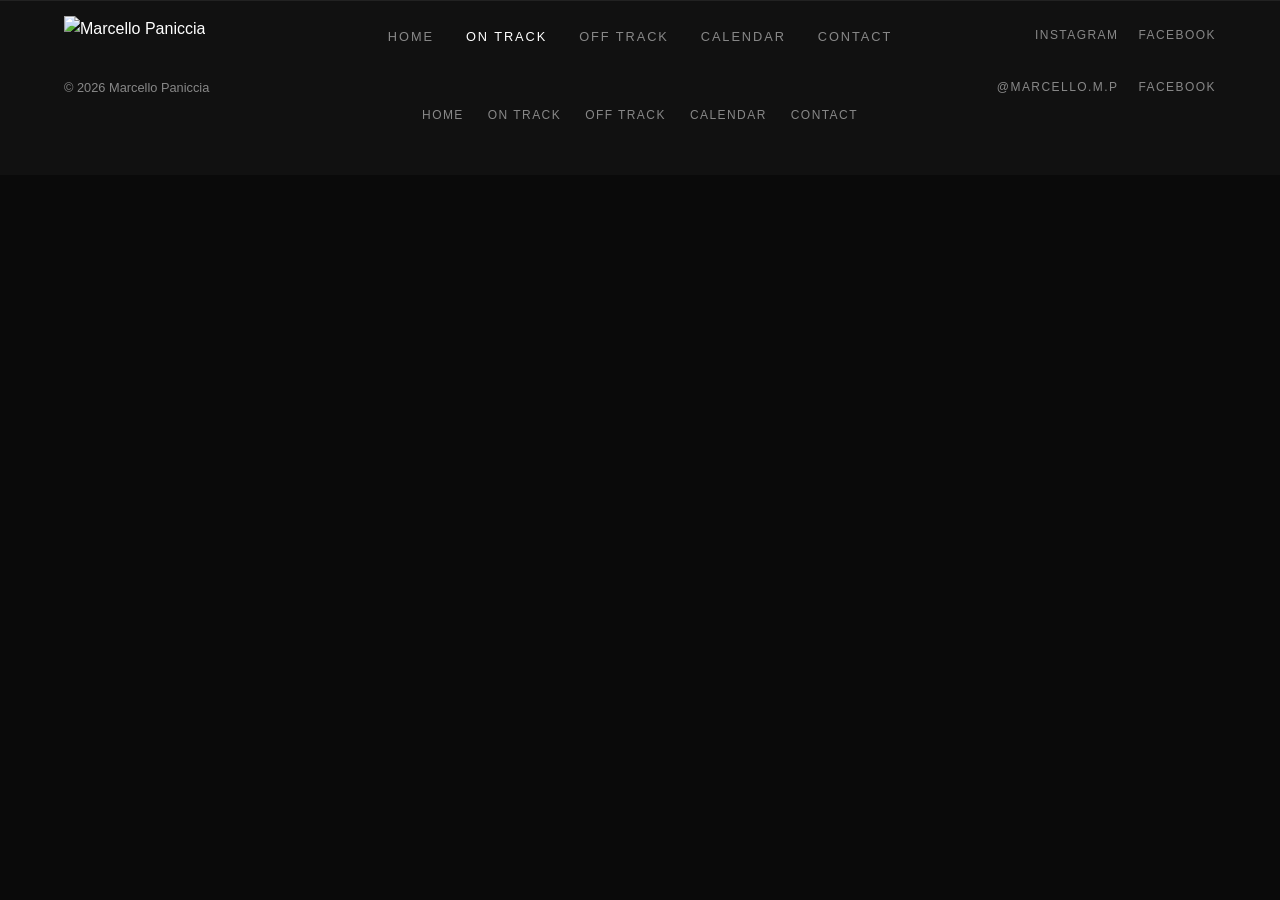
==== on-track.html @ 5b3cf6a2 "fix: on-track footer — match index.html structure (footer__center, footer__copy)" ====
<!DOCTYPE html>
<html lang="en">
<head>
  <meta charset="UTF-8" />
  <meta name="viewport" content="width=device-width, initial-scale=1.0" />
  <title>On Track — Marcello Paniccia</title>

  <link rel="stylesheet" href="css/global.css" />
  <link rel="stylesheet" href="css/on-track.css" />
</head>
<body>

  <!-- NAV -->
  <nav class="nav">
    <a class="nav__logo" href="index.html">
      <img src="optimized marcello photos/signature/white march sig.png" alt="Marcello Paniccia" />
    </a>
    <ul class="nav__links">
      <li><a href="index.html">Home</a></li>
      <li><a href="on-track.html" class="active" aria-current="page">On Track</a></li>
      <li><a href="off-track.html">Off Track</a></li>
      <li><a href="calendar.html">Calendar</a></li>
      <li><a href="contact.html">Contact</a></li>
    </ul>
    <div class="nav__social">
      <a href="https://instagram.com/marcello.m.p" target="_blank" rel="noopener noreferrer">Instagram</a>
      <a href="https://facebook.com/marcello.paniccia.2025" target="_blank" rel="noopener noreferrer">Facebook</a>
    </div>
  </nav>

  <main>
    <!-- sections added per task below -->
  </main>

  <!-- FOOTER -->
  <footer class="footer">
    <div class="container footer__inner">
      <span class="footer__copy">© 2026 Marcello Paniccia</span>
      <div class="footer__center">
        <div class="footer__sig">
          <img src="optimized marcello photos/signature/red march sig.png" alt="" aria-hidden="true" />
        </div>
        <ul class="footer__nav">
          <li><a href="index.html">Home</a></li>
          <li><a href="on-track.html">On Track</a></li>
          <li><a href="off-track.html">Off Track</a></li>
          <li><a href="calendar.html">Calendar</a></li>
          <li><a href="contact.html">Contact</a></li>
        </ul>
      </div>
      <div class="footer__social">
        <a href="https://instagram.com/marcello.m.p" target="_blank" rel="noopener noreferrer">@marcello.m.p</a>
        <a href="https://facebook.com/marcello.paniccia.2025" target="_blank" rel="noopener noreferrer">Facebook</a>
      </div>
    </div>
  </footer>

  <!-- CDN libs — same order as index.html -->
  <script src="https://cdn.jsdelivr.net/npm/gsap@3.12.5/dist/gsap.min.js"></script>
  <script src="https://cdn.jsdelivr.net/npm/gsap@3.12.5/dist/ScrollTrigger.min.js"></script>
  <script src="https://cdn.jsdelivr.net/npm/@studio-freight/lenis@1.0.42/bundled/lenis.min.js"></script>
  <!-- Register ScrollTrigger before any page scripts (global.js does NOT call registerPlugin) -->
  <script>gsap.registerPlugin(ScrollTrigger);</script>
  <script src="js/global.js"></script>
  <script src="js/on-track.js"></script>
</body>
</html>
---- css/global.css ----
/* ============================================================
   RESET
============================================================ */
*, *::before, *::after { box-sizing: border-box; margin: 0; padding: 0; }
html { scroll-behavior: auto; } /* Lenis handles smooth scroll */
body { background: var(--color-bg); color: var(--color-text); overflow-x: hidden; font-family: var(--font-body); line-height: 1.6; }
img { display: block; max-width: 100%; }
a { color: inherit; text-decoration: none; }

/* ============================================================
   FONTS
============================================================ */
@font-face {
  font-family: 'Gambarino';
  src: url('../OTF/Gambarino-Regular.otf') format('opentype');
  font-weight: 400;
  font-style: normal;
  font-display: swap;
}
@font-face {
  font-family: 'Switzer';
  src: url('../OTF/Switzer-Regular.otf') format('opentype');
  font-weight: 400;
  font-style: normal;
  font-display: swap;
}
@font-face {
  font-family: 'Switzer';
  src: url('../OTF/Switzer-Bold.otf') format('opentype');
  font-weight: 700;
  font-style: normal;
  font-display: swap;
}
@font-face {
  font-family: 'Switzer';
  src: url('../OTF/Switzer-Black.otf') format('opentype');
  font-weight: 900;
  font-style: normal;
  font-display: swap;
}

/* ============================================================
   CUSTOM PROPERTIES
============================================================ */
:root {
  --color-red:       #C32323;
  --color-red-deep:  #9C1C1C;
  --color-green:     #1E9156;
  --color-bg:        #0a0a0a;
  --color-surface:   #111111;
  --color-border:    #222222;
  --color-text:      #ffffff;
  --color-muted:     #888888;

  --font-display: 'Gambarino', serif;
  --font-body:    'Switzer', sans-serif;

  --nav-height:      72px;
  --section-pad:     clamp(80px, 10vw, 140px);
  --container-max:   1400px;
  --container-pad:   clamp(24px, 5vw, 80px);
}

/* ============================================================
   UTILITIES
============================================================ */
.container {
  width: 100%;
  max-width: calc(var(--container-max) + (var(--container-pad) * 2));
  margin-inline: auto;
  padding-inline: var(--container-pad);
}

.overline {
  font-family: var(--font-body);
  font-size: 0.75rem;
  font-weight: 400;
  letter-spacing: 0.2em;
  text-transform: uppercase;
  color: var(--color-muted);
}

/* ============================================================
   NAVIGATION
============================================================ */
.nav {
  position: fixed;
  top: 0; left: 0; right: 0;
  z-index: 100;
  height: var(--nav-height);
  display: flex;
  align-items: center;
  padding-inline: var(--container-pad);
  transition: background 0.3s, border-color 0.3s;
  border-bottom: 1px solid transparent;
}
.nav.scrolled {
  background: rgba(10, 10, 10, 0.92);
  backdrop-filter: blur(12px);
  -webkit-backdrop-filter: blur(12px);
  border-bottom-color: var(--color-border);
}
.nav__logo img {
  height: 40px;
  width: auto;
}
.nav__links {
  display: flex;
  gap: 2rem;
  list-style: none;
  position: absolute;
  left: 50%;
  transform: translateX(-50%);
}
.nav__links a {
  font-family: var(--font-body);
  font-size: 0.8rem;
  font-weight: 400;
  letter-spacing: 0.15em;
  text-transform: uppercase;
  color: var(--color-muted);
  transition: color 0.2s;
}
.nav__links a:hover,
.nav__links a.active { color: var(--color-text); }
.nav__social {
  margin-left: auto;
  display: flex;
  gap: 1.25rem;
  align-items: center;
}
.nav__social a {
  font-family: var(--font-body);
  font-size: 0.75rem;
  letter-spacing: 0.12em;
  text-transform: uppercase;
  color: var(--color-muted);
  transition: color 0.2s;
}
.nav__social a:hover { color: var(--color-text); }

/* ============================================================
   FOOTER
============================================================ */
.footer {
  background: var(--color-surface);
  border-top: 1px solid var(--color-border);
  padding-block: 48px;
}
.footer__inner {
  display: grid;
  grid-template-columns: 1fr auto 1fr;
  align-items: center;
  gap: 2rem;
}
.footer__copy {
  font-family: var(--font-body);
  font-size: 0.8rem;
  color: var(--color-muted);
}
.footer__center {
  display: flex;
  flex-direction: column;
  align-items: center;
  gap: 1rem;
}
.footer__sig img {
  height: 36px;
  width: auto;
  opacity: 0.7;
}
.footer__nav {
  display: flex;
  gap: 1.5rem;
  list-style: none;
}
.footer__nav a {
  font-family: var(--font-body);
  font-size: 0.75rem;
  letter-spacing: 0.12em;
  text-transform: uppercase;
  color: var(--color-muted);
  transition: color 0.2s;
}
.footer__nav a:hover { color: var(--color-text); }
.footer__social {
  display: flex;
  gap: 1.25rem;
  justify-content: flex-end;
}
.footer__social a {
  font-family: var(--font-body);
  font-size: 0.75rem;
  letter-spacing: 0.12em;
  text-transform: uppercase;
  color: var(--color-muted);
  transition: color 0.2s;
}
.footer__social a:hover { color: var(--color-text); }

/* ============================================================
   BUTTONS
============================================================ */
.btn {
  display: inline-flex;
  align-items: center;
  gap: 0.5rem;
  font-family: var(--font-body);
  font-size: 0.8rem;
  font-weight: 700;
  letter-spacing: 0.15em;
  text-transform: uppercase;
  padding: 0.85em 1.8em;
  border: 1px solid transparent;
  cursor: pointer;
  transition: background 0.2s, color 0.2s, border-color 0.2s;
}
.btn--red {
  background: var(--color-red);
  color: #fff;
  border-color: var(--color-red);
}
.btn--red:hover {
  background: var(--color-red-deep);
  border-color: var(--color-red-deep);
}
.btn--ghost {
  background: transparent;
  color: var(--color-text);
  border-color: rgba(255, 255, 255, 0.3);
}
.btn--ghost:hover {
  border-color: var(--color-text);
}
---- css/on-track.css ----
/* on-track.css — On Track page styles */
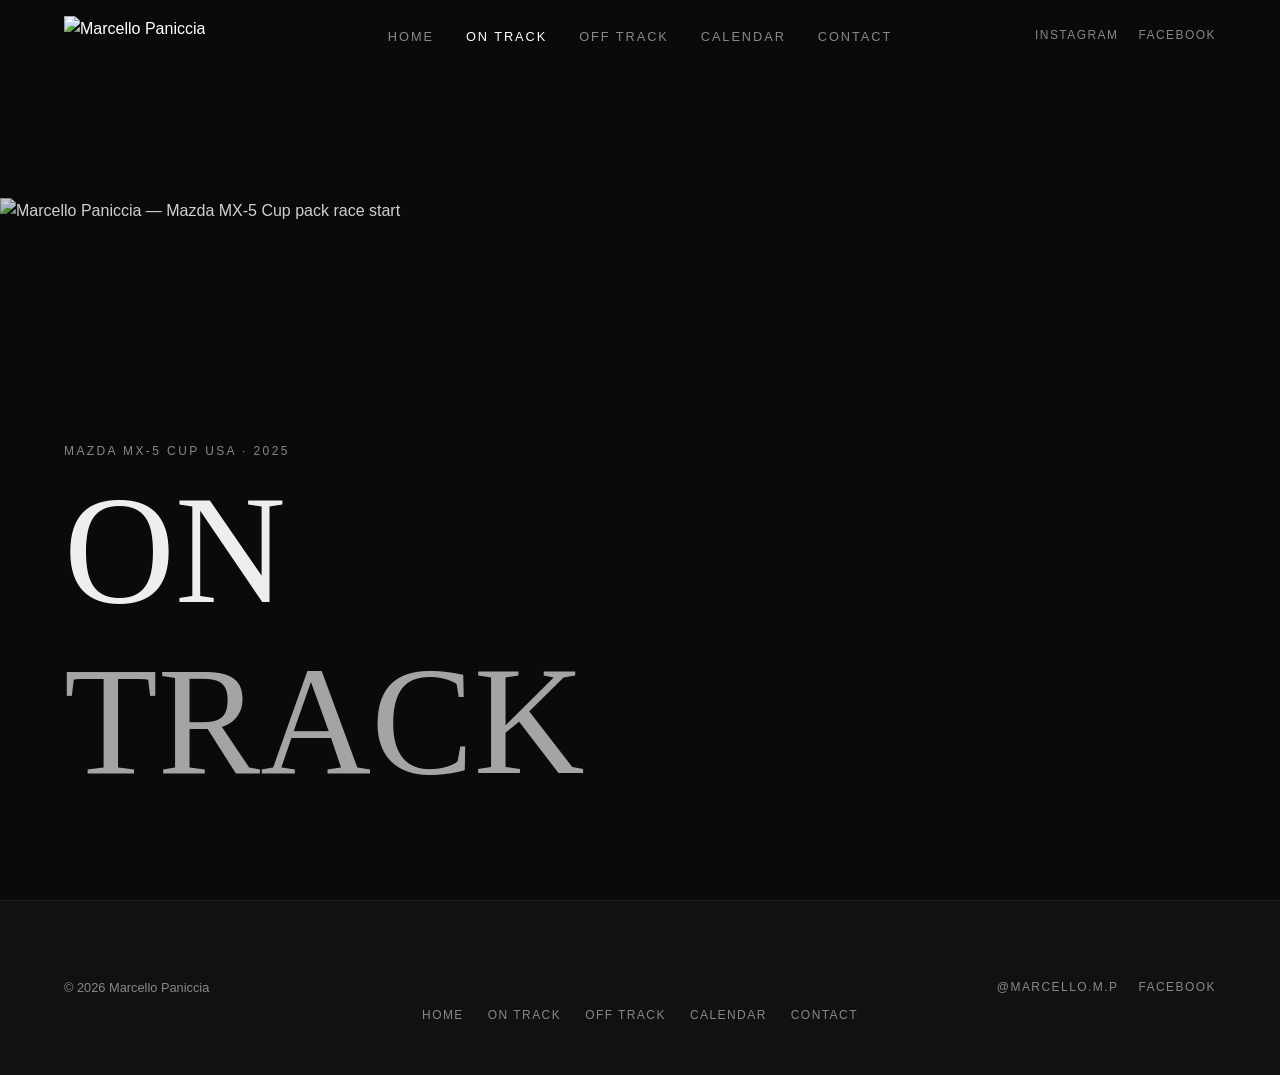
==== commit c235361b: "feat: on-track hero — parallax photo, stagger heading entrance" ====
--- a/on-track.html
+++ b/on-track.html
@@ -29,6 +29,22 @@
   </nav>
 
   <main>
+    <!-- HERO -->
+    <section class="ot-hero">
+      <div class="ot-hero__photo">
+        <img src="optimized marcello photos/IMG_0110.jpg" alt="Marcello Paniccia — Mazda MX-5 Cup pack race start" />
+      </div>
+      <div class="ot-hero__overlay"></div>
+      <div class="ot-hero__content container">
+        <p class="overline ot-hero__overline">Mazda MX-5 Cup USA &middot; 2025</p>
+        <h1 class="ot-hero__heading">
+          <span class="ot-hero__word" data-word="ON">ON</span>
+          <span class="ot-hero__word" data-word="TRACK">TRACK</span>
+        </h1>
+        <div class="ot-hero__bar" aria-hidden="true"></div>
+      </div>
+    </section>
+
     <!-- sections added per task below -->
   </main>
 
--- a/css/on-track.css
+++ b/css/on-track.css
@@ -1 +1,71 @@
 /* on-track.css — On Track page styles */
+
+/* ============================================================
+   HERO
+============================================================ */
+.ot-hero {
+  position: relative;
+  height: 100vh;
+  overflow: hidden;
+  display: flex;
+  align-items: flex-end;
+  padding-bottom: clamp(60px, 8vw, 120px);
+}
+
+.ot-hero__photo {
+  position: absolute;
+  inset: -20% 0 -20% 0; /* extra height for parallax travel */
+  z-index: 0;
+}
+
+.ot-hero__photo img {
+  width: 100%;
+  height: 100%;
+  object-fit: cover;
+  object-position: center;
+}
+
+.ot-hero__overlay {
+  position: absolute;
+  inset: 0;
+  background: linear-gradient(to top, rgba(10,10,10,0.85) 0%, rgba(10,10,10,0.3) 50%, rgba(10,10,10,0.1) 100%);
+  z-index: 1;
+}
+
+.ot-hero__content {
+  position: relative;
+  z-index: 2;
+}
+
+.ot-hero__overline {
+  opacity: 0;
+  transform: translateY(20px);
+  margin-bottom: 1rem;
+}
+
+.ot-hero__heading {
+  font-family: var(--font-display);
+  font-size: clamp(5rem, 12vw, 14rem);
+  line-height: 0.9;
+  font-weight: 400;
+  color: var(--color-text);
+  display: flex;
+  flex-direction: column;
+  gap: 0.1em;
+}
+
+.ot-hero__word {
+  display: block;
+  opacity: 0;
+  transform: translateY(60px);
+}
+
+.ot-hero__bar {
+  width: 80px;
+  height: 5px;
+  background: var(--color-red);
+  margin-top: 1.5rem;
+  opacity: 0;
+  transform: scaleX(0);
+  transform-origin: left;
+}
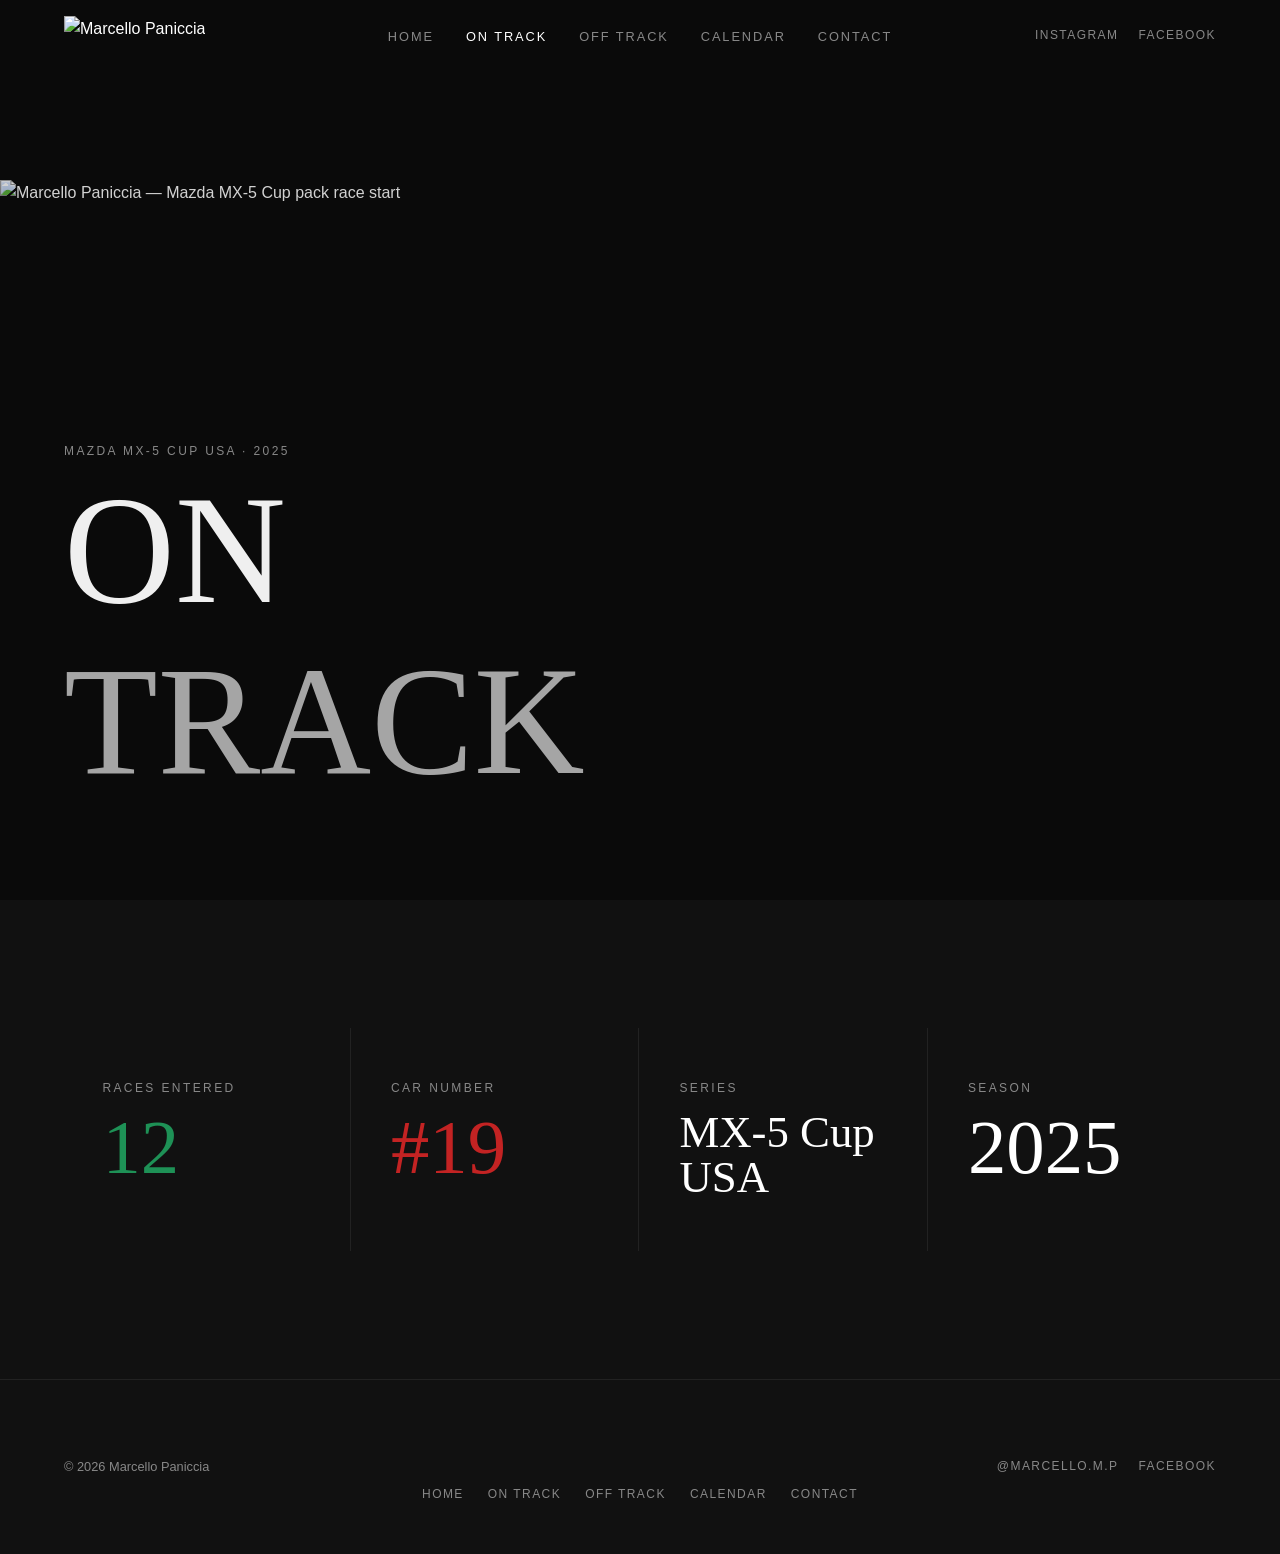
==== commit 1f09c48e: "feat: on-track stats grid — count-up animation, accent colors" ====
--- a/on-track.html
+++ b/on-track.html
@@ -45,6 +45,28 @@
       </div>
     </section>
 
+    <!-- STATS GRID -->
+    <section class="ot-stats">
+      <div class="container ot-stats__grid">
+        <div class="ot-stat ot-stat--green">
+          <span class="ot-stat__label overline">Races Entered</span>
+          <span class="ot-stat__value" data-count="12">0</span>
+        </div>
+        <div class="ot-stat ot-stat--red">
+          <span class="ot-stat__label overline">Car Number</span>
+          <span class="ot-stat__value">#19</span>
+        </div>
+        <div class="ot-stat">
+          <span class="ot-stat__label overline">Series</span>
+          <span class="ot-stat__value ot-stat__value--sm">MX-5 Cup USA</span>
+        </div>
+        <div class="ot-stat">
+          <span class="ot-stat__label overline">Season</span>
+          <span class="ot-stat__value">2025</span>
+        </div>
+      </div>
+    </section>
+
     <!-- sections added per task below -->
   </main>
 
--- a/css/on-track.css
+++ b/css/on-track.css
@@ -14,7 +14,7 @@
 
 .ot-hero__photo {
   position: absolute;
-  inset: -20% 0 -20% 0; /* extra height for parallax travel */
+  inset: -25% 0 -25% 0; /* extra height for parallax travel — 50vh buffer covers yPercent:30 travel */
   z-index: 0;
 }
 
@@ -69,3 +69,51 @@
   transform: scaleX(0);
   transform-origin: left;
 }
+
+/* ============================================================
+   STATS GRID
+============================================================ */
+.ot-stats {
+  background: var(--color-surface);
+  padding: var(--section-pad) 0;
+}
+
+.ot-stats__grid {
+  display: grid;
+  grid-template-columns: repeat(4, 1fr);
+  gap: 2px;
+}
+
+@media (max-width: 700px) {
+  .ot-stats__grid { grid-template-columns: repeat(2, 1fr); }
+}
+
+.ot-stat {
+  padding: clamp(2rem, 4vw, 3.5rem) clamp(1.5rem, 3vw, 2.5rem);
+  border-right: 1px solid var(--color-border);
+  opacity: 0;
+  transform: translateY(30px);
+}
+
+.ot-stat:last-child { border-right: none; }
+
+.ot-stat__label {
+  display: block;
+  color: var(--color-muted);
+  margin-bottom: 0.75rem;
+}
+
+.ot-stat__value {
+  display: block;
+  font-family: var(--font-display);
+  font-size: clamp(3rem, 6vw, 5.5rem);
+  line-height: 1;
+  color: var(--color-text);
+}
+
+.ot-stat__value--sm {
+  font-size: clamp(1.8rem, 3.5vw, 3rem);
+}
+
+.ot-stat--red  .ot-stat__value { color: var(--color-red); }
+.ot-stat--green .ot-stat__value { color: var(--color-green); }
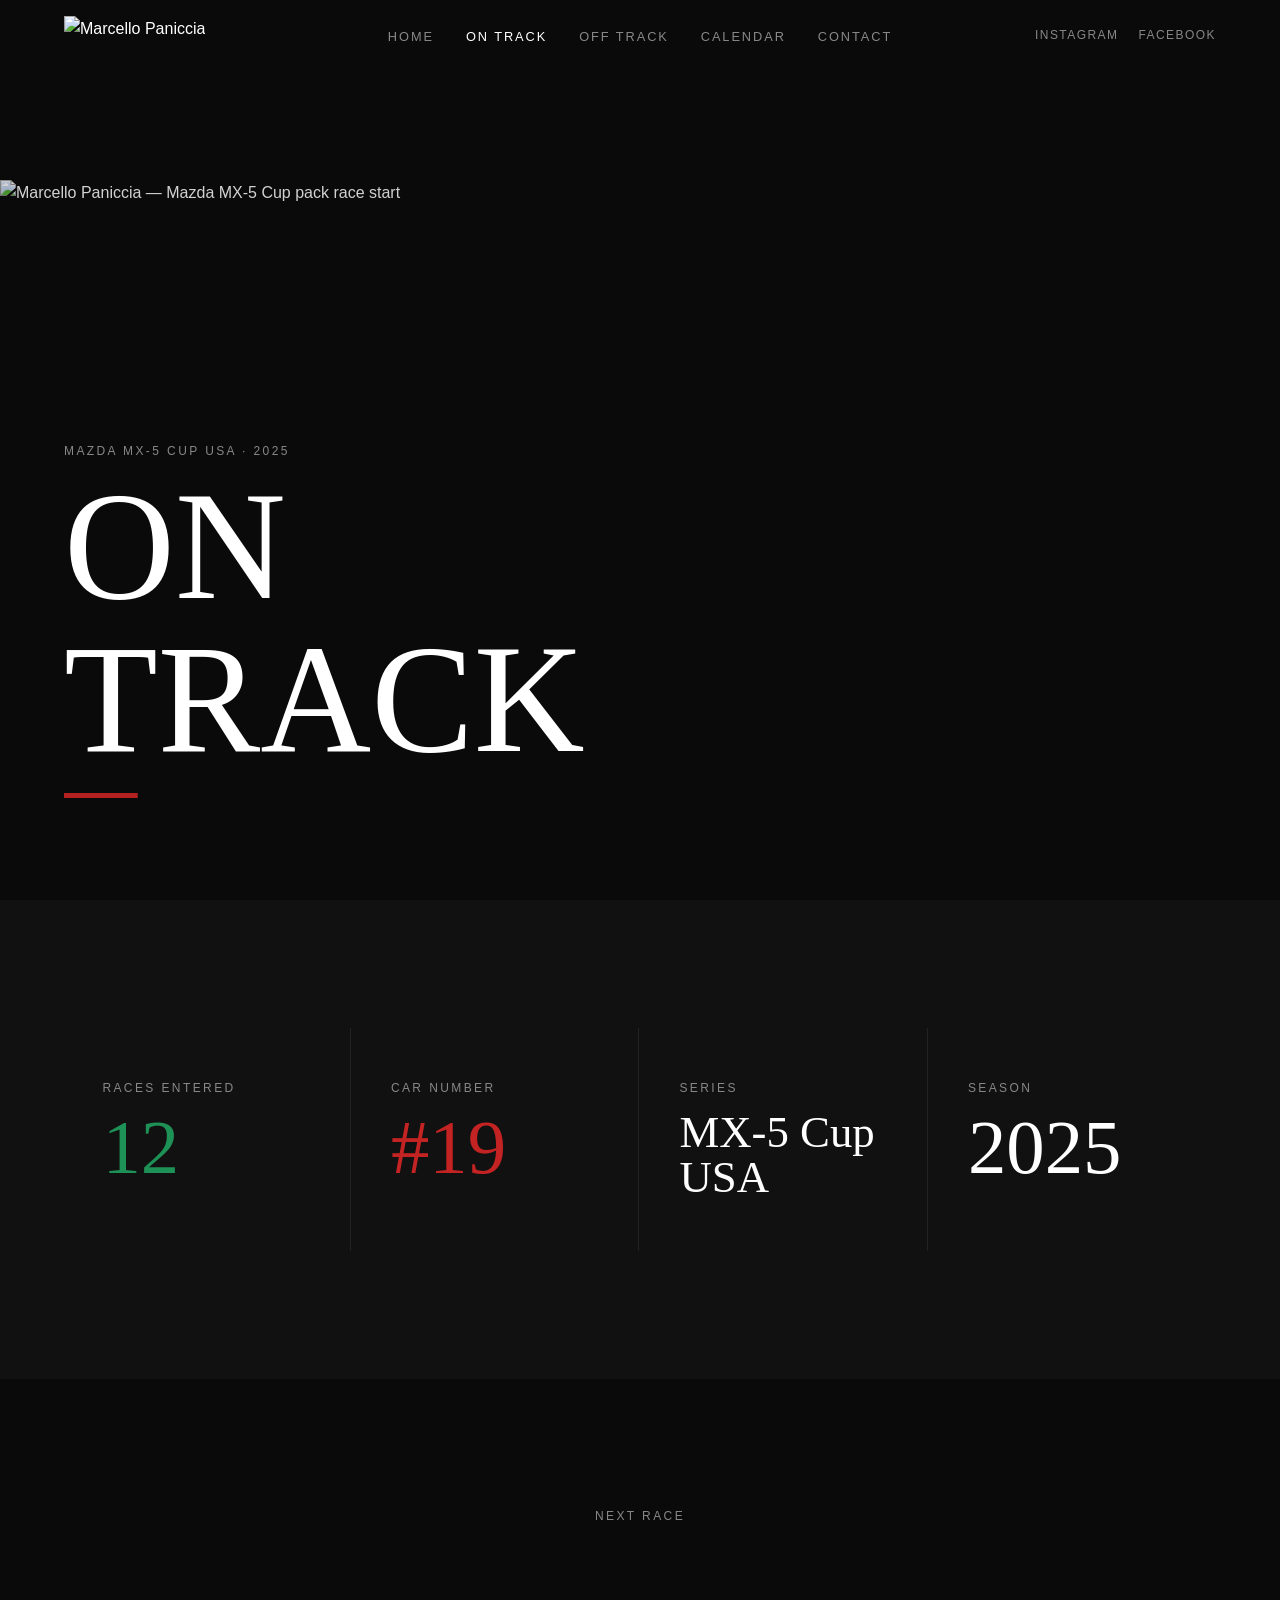
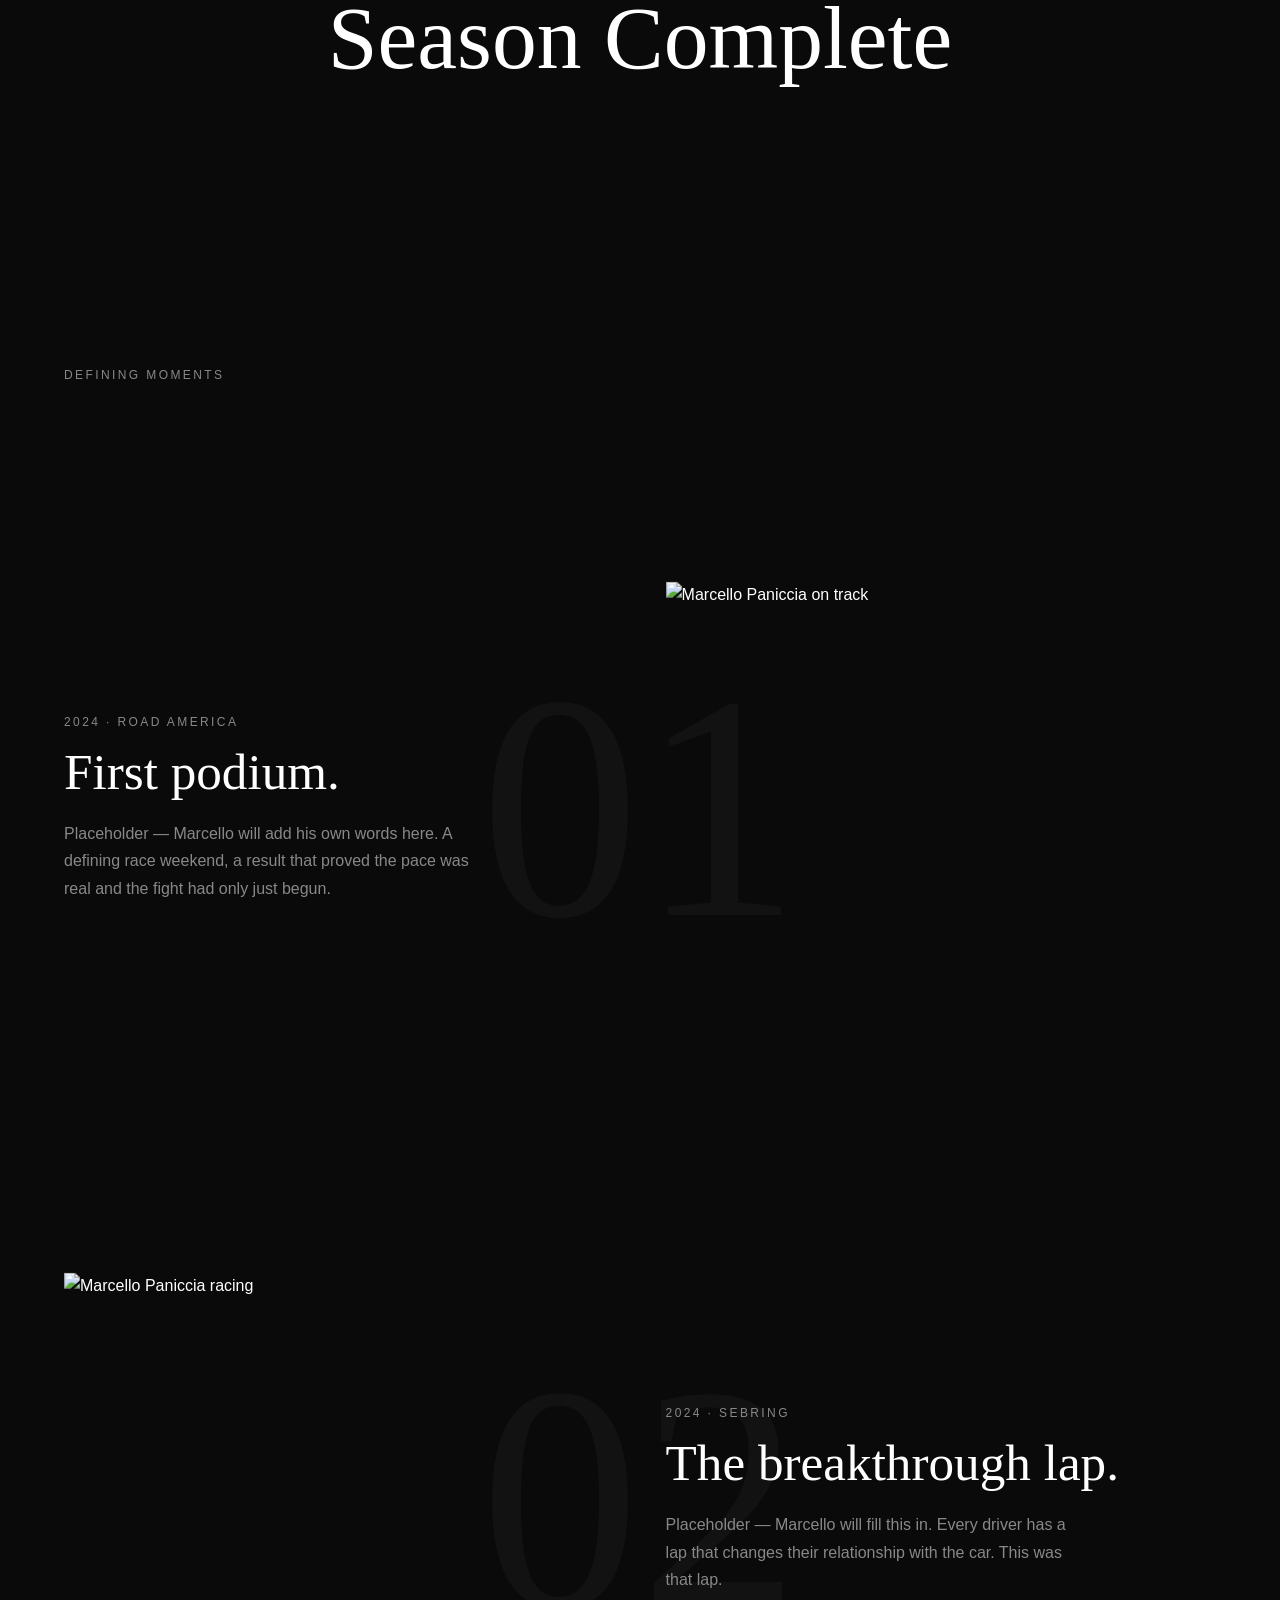
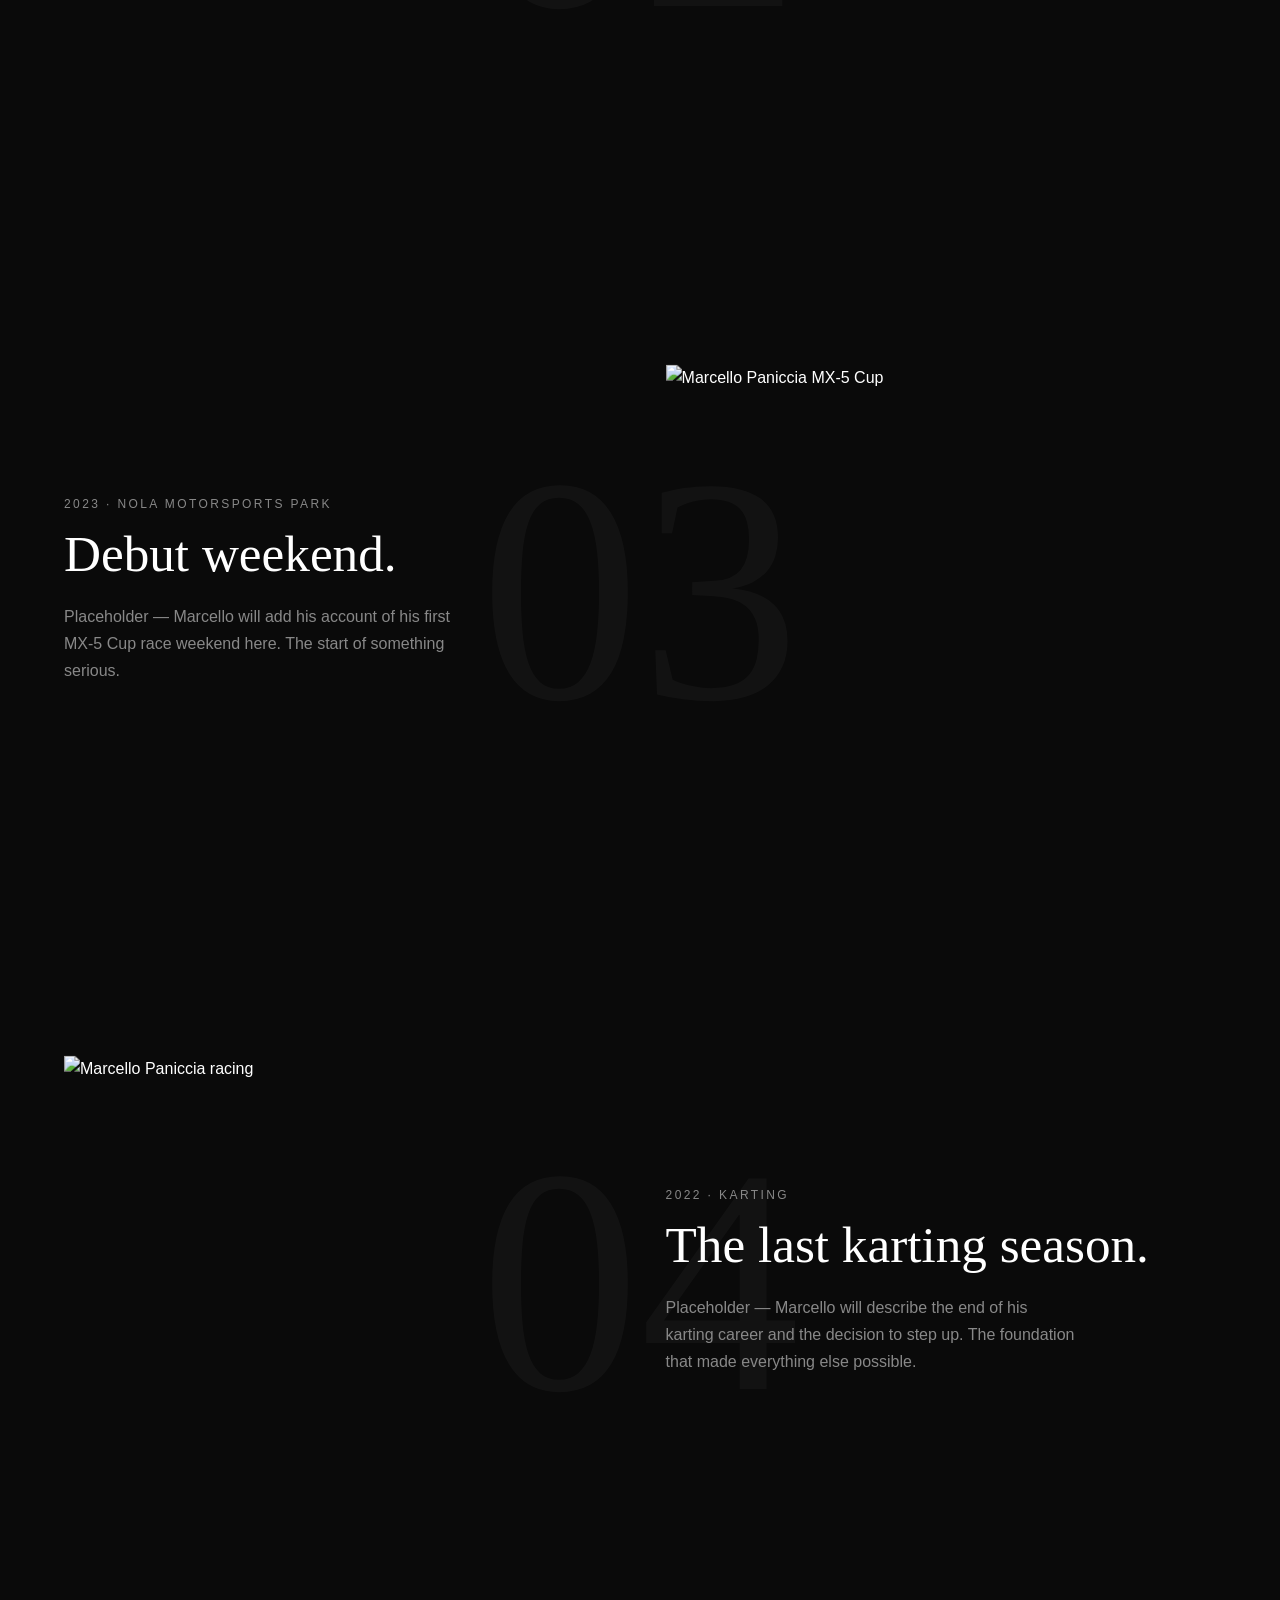
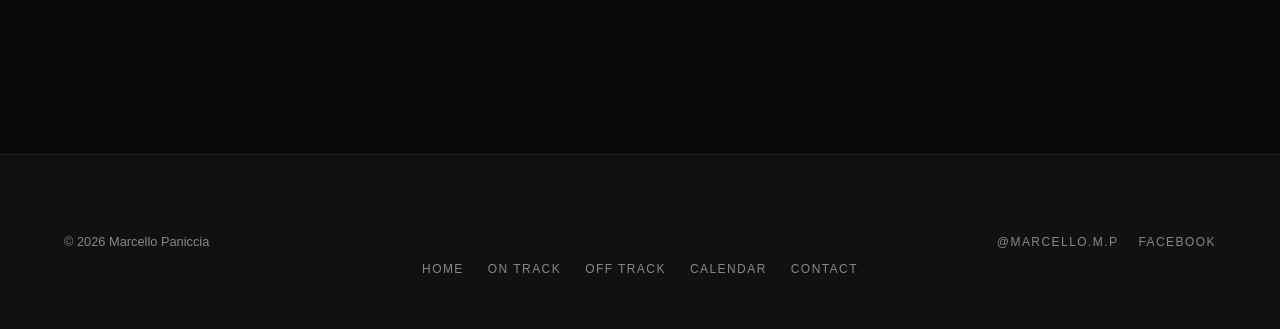
==== commit d55f274a: "feat: on-track defining moments — 4 chapters, ghost numerals, parallax" ====
--- a/on-track.html
+++ b/on-track.html
@@ -67,6 +67,115 @@
       </div>
     </section>
 
+    <!-- COUNTDOWN -->
+    <section class="ot-countdown">
+      <div class="container ot-countdown__inner">
+        <p class="overline ot-countdown__overline">Next Race</p>
+
+        <!-- Active state: shown when target date is in the future -->
+        <div class="ot-countdown__clock" id="js-countdown-clock">
+          <div class="ot-countdown__units">
+            <div class="ot-countdown__unit">
+              <span class="ot-countdown__num" id="js-cd-days">00</span>
+              <span class="ot-countdown__label">Days</span>
+            </div>
+            <span class="ot-countdown__sep" aria-hidden="true">:</span>
+            <div class="ot-countdown__unit">
+              <span class="ot-countdown__num" id="js-cd-hours">00</span>
+              <span class="ot-countdown__label">Hours</span>
+            </div>
+            <span class="ot-countdown__sep" aria-hidden="true">:</span>
+            <div class="ot-countdown__unit">
+              <span class="ot-countdown__num" id="js-cd-mins">00</span>
+              <span class="ot-countdown__label">Minutes</span>
+            </div>
+            <span class="ot-countdown__sep" aria-hidden="true">:</span>
+            <div class="ot-countdown__unit">
+              <span class="ot-countdown__num" id="js-cd-secs">00</span>
+              <span class="ot-countdown__label">Seconds</span>
+            </div>
+          </div>
+          <p class="ot-countdown__circuit">Circuit de la Sarthe &middot; April 12, 2025</p>
+        </div>
+
+        <!-- Past state: shown when target date has passed -->
+        <div class="ot-countdown__complete" id="js-countdown-complete" style="display:none">
+          <span class="ot-countdown__complete-text">Season Complete</span>
+        </div>
+      </div>
+    </section>
+
+    <!-- DEFINING MOMENTS -->
+    <section class="ot-moments">
+      <div class="container">
+        <p class="overline ot-moments__heading">Defining Moments</p>
+      </div>
+
+      <!-- Chapter 01 — text left, image right -->
+      <article class="ot-moment ot-moment--text-left">
+        <span class="ot-moment__ghost" aria-hidden="true">01</span>
+        <div class="ot-moment__text">
+          <p class="overline ot-moment__date">2024 &middot; Road America</p>
+          <h2 class="ot-moment__title">First podium.</h2>
+          <p class="ot-moment__body">
+            Placeholder — Marcello will add his own words here. A defining race weekend, a result that
+            proved the pace was real and the fight had only just begun.
+          </p>
+        </div>
+        <div class="ot-moment__image">
+          <img src="optimized marcello photos/IMGC1342.jpg" alt="Marcello Paniccia on track" />
+        </div>
+      </article>
+
+      <!-- Chapter 02 — image left, text right -->
+      <article class="ot-moment ot-moment--image-left">
+        <span class="ot-moment__ghost" aria-hidden="true">02</span>
+        <div class="ot-moment__image">
+          <img src="optimized marcello photos/IMGC1321.jpg" alt="Marcello Paniccia racing" />
+        </div>
+        <div class="ot-moment__text">
+          <p class="overline ot-moment__date">2024 &middot; Sebring</p>
+          <h2 class="ot-moment__title">The breakthrough lap.</h2>
+          <p class="ot-moment__body">
+            Placeholder — Marcello will fill this in. Every driver has a lap that changes their relationship
+            with the car. This was that lap.
+          </p>
+        </div>
+      </article>
+
+      <!-- Chapter 03 — text left, image right -->
+      <article class="ot-moment ot-moment--text-left">
+        <span class="ot-moment__ghost" aria-hidden="true">03</span>
+        <div class="ot-moment__text">
+          <p class="overline ot-moment__date">2023 &middot; NOLA Motorsports Park</p>
+          <h2 class="ot-moment__title">Debut weekend.</h2>
+          <p class="ot-moment__body">
+            Placeholder — Marcello will add his account of his first MX-5 Cup race weekend here.
+            The start of something serious.
+          </p>
+        </div>
+        <div class="ot-moment__image">
+          <img src="optimized marcello photos/IMGC1190.jpg" alt="Marcello Paniccia MX-5 Cup" />
+        </div>
+      </article>
+
+      <!-- Chapter 04 — image left, text right -->
+      <article class="ot-moment ot-moment--image-left">
+        <span class="ot-moment__ghost" aria-hidden="true">04</span>
+        <div class="ot-moment__image">
+          <img src="optimized marcello photos/73-_DSC8837.jpg" alt="Marcello Paniccia racing" />
+        </div>
+        <div class="ot-moment__text">
+          <p class="overline ot-moment__date">2022 &middot; Karting</p>
+          <h2 class="ot-moment__title">The last karting season.</h2>
+          <p class="ot-moment__body">
+            Placeholder — Marcello will describe the end of his karting career and the decision to step up.
+            The foundation that made everything else possible.
+          </p>
+        </div>
+      </article>
+    </section>
+
     <!-- sections added per task below -->
   </main>
 
--- a/css/on-track.css
+++ b/css/on-track.css
@@ -117,3 +117,160 @@
 
 .ot-stat--red  .ot-stat__value { color: var(--color-red); }
 .ot-stat--green .ot-stat__value { color: var(--color-green); }
+
+/* ============================================================
+   COUNTDOWN
+============================================================ */
+.ot-countdown {
+  background: var(--color-bg);
+  padding: var(--section-pad) 0;
+  text-align: center;
+}
+
+.ot-countdown__overline {
+  color: var(--color-muted);
+  margin-bottom: 2.5rem;
+  display: block;
+}
+
+.ot-countdown__inner {
+  opacity: 0;
+  transform: scale(0.96);
+}
+
+.ot-countdown__units {
+  display: flex;
+  justify-content: center;
+  align-items: center;
+  gap: clamp(1rem, 3vw, 3rem);
+}
+
+.ot-countdown__unit {
+  display: flex;
+  flex-direction: column;
+  align-items: center;
+  gap: 0.5rem;
+}
+
+.ot-countdown__num {
+  font-family: var(--font-display);
+  font-size: clamp(4rem, 8vw, 9rem);
+  line-height: 1;
+  color: var(--color-text);
+  min-width: 2ch;
+  display: block;
+}
+
+.ot-countdown__sep {
+  font-family: var(--font-display);
+  font-size: clamp(3rem, 6vw, 7rem);
+  color: var(--color-muted);
+  align-self: flex-start;
+  padding-top: 0.1em;
+}
+
+.ot-countdown__label {
+  font-family: var(--font-body);
+  font-size: 0.7rem;
+  text-transform: uppercase;
+  letter-spacing: 0.15em;
+  color: var(--color-muted);
+}
+
+.ot-countdown__circuit {
+  margin-top: 2rem;
+  font-family: var(--font-body);
+  font-size: 0.9rem;
+  text-transform: uppercase;
+  letter-spacing: 0.12em;
+  color: var(--color-red);
+}
+
+.ot-countdown__complete-text {
+  font-family: var(--font-display);
+  font-size: clamp(3.5rem, 7vw, 8rem);
+  color: var(--color-text);
+}
+
+/* ============================================================
+   DEFINING MOMENTS
+============================================================ */
+.ot-moments {
+  padding: var(--section-pad) 0;
+  background: var(--color-bg);
+}
+
+.ot-moments__heading {
+  color: var(--color-muted);
+  margin-bottom: clamp(3rem, 6vw, 6rem);
+}
+
+.ot-moment {
+  position: relative;
+  display: grid;
+  grid-template-columns: 1fr 1fr;
+  gap: clamp(2rem, 4vw, 5rem);
+  align-items: center;
+  padding: clamp(4rem, 7vw, 8rem) var(--container-pad, clamp(24px, 5vw, 80px));
+  max-width: var(--container-max);
+  margin: 0 auto;
+  overflow: hidden;
+}
+
+/* Ghost numeral — centered behind both columns */
+.ot-moment__ghost {
+  position: absolute;
+  top: 50%;
+  left: 50%;
+  transform: translate(-50%, -50%);
+  font-family: var(--font-display);
+  font-size: clamp(12rem, 25vw, 28rem);
+  color: var(--color-text);
+  opacity: 0.03;
+  pointer-events: none;
+  user-select: none;
+  line-height: 1;
+  z-index: 0;
+}
+
+.ot-moment__text,
+.ot-moment__image {
+  position: relative;
+  z-index: 1;
+}
+
+.ot-moment__date {
+  color: var(--color-muted);
+  margin-bottom: 0.75rem;
+}
+
+.ot-moment__title {
+  font-family: var(--font-display);
+  font-size: clamp(2rem, 4vw, 3.5rem);
+  font-weight: 400;
+  color: var(--color-text);
+  margin-bottom: 1.25rem;
+  line-height: 1.1;
+}
+
+.ot-moment__body {
+  color: var(--color-muted);
+  line-height: 1.7;
+  max-width: 46ch;
+}
+
+.ot-moment__image img {
+  width: 100%;
+  height: clamp(300px, 40vw, 520px);
+  object-fit: cover;
+}
+
+/* Column order: image-left variant swaps via grid */
+.ot-moment--image-left .ot-moment__image { order: -1; }
+
+@media (max-width: 800px) {
+  .ot-moment {
+    grid-template-columns: 1fr;
+  }
+  .ot-moment--image-left .ot-moment__image { order: 0; }
+}
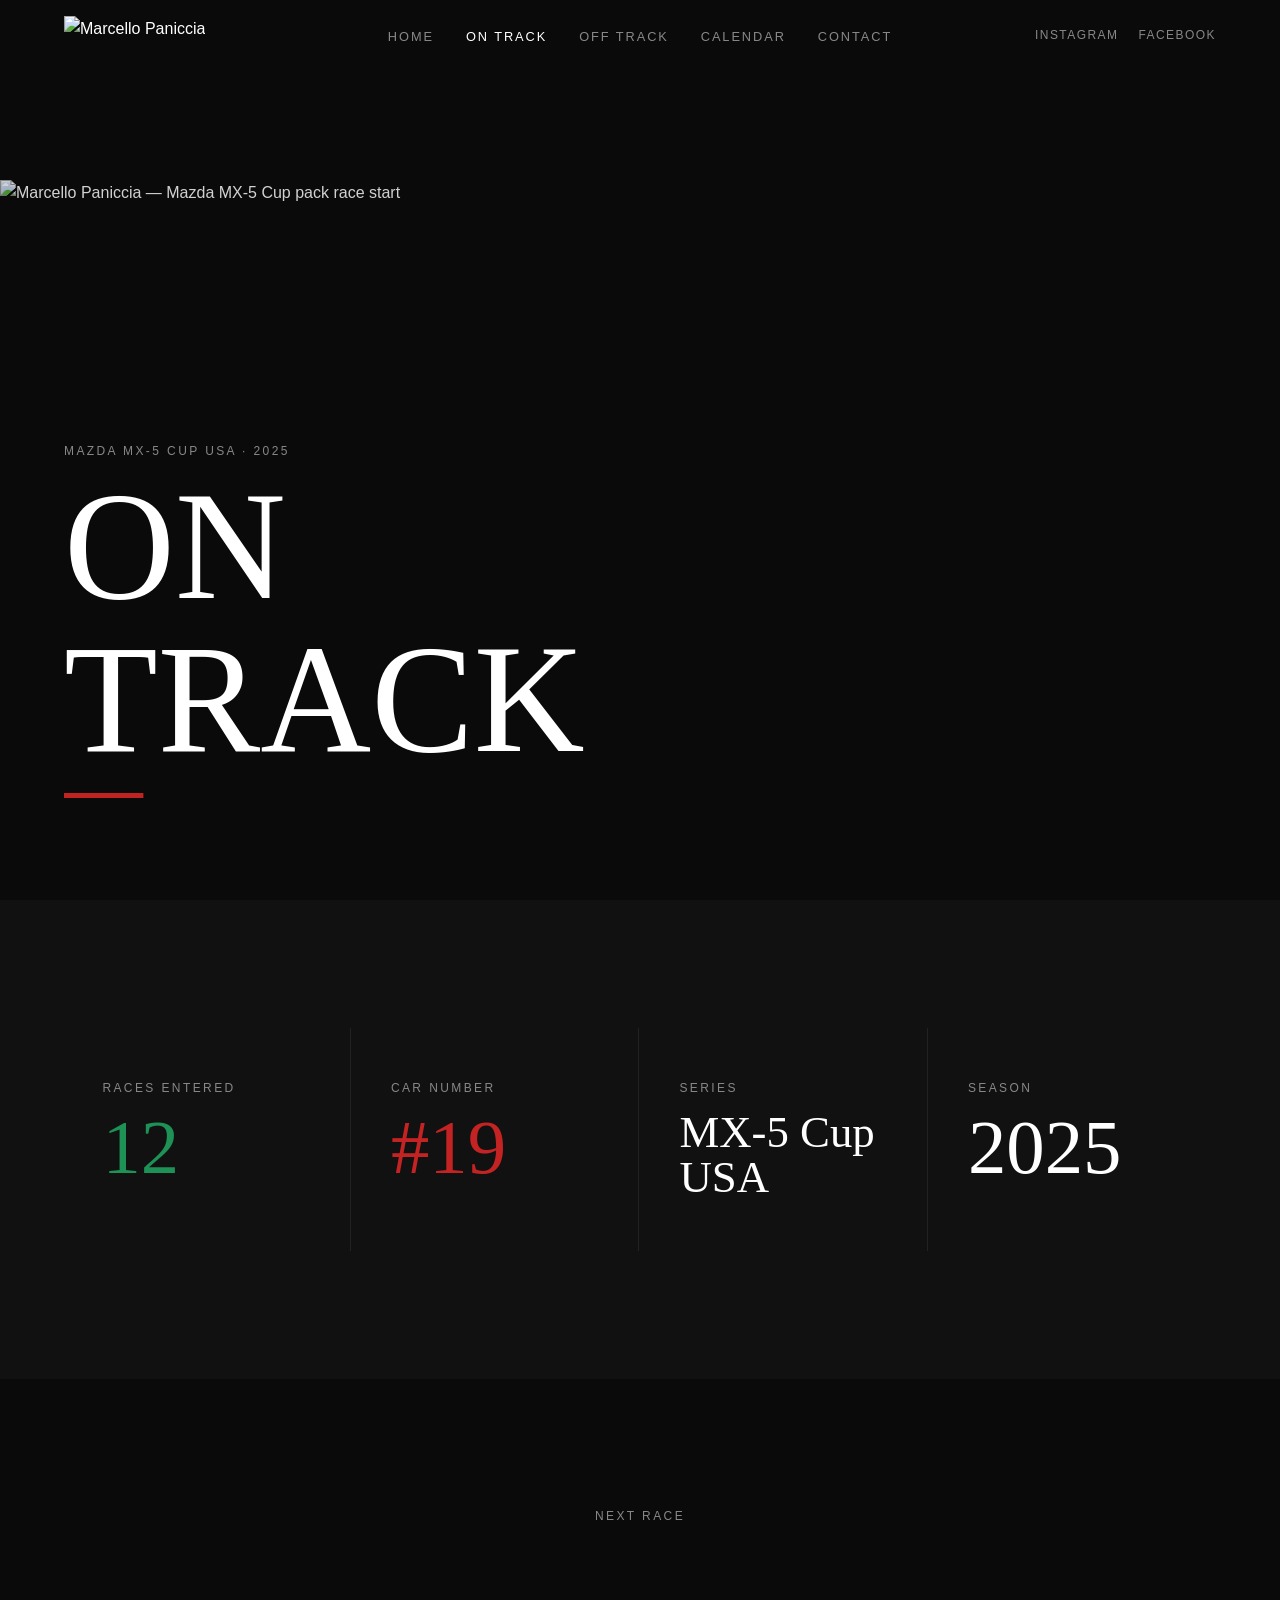
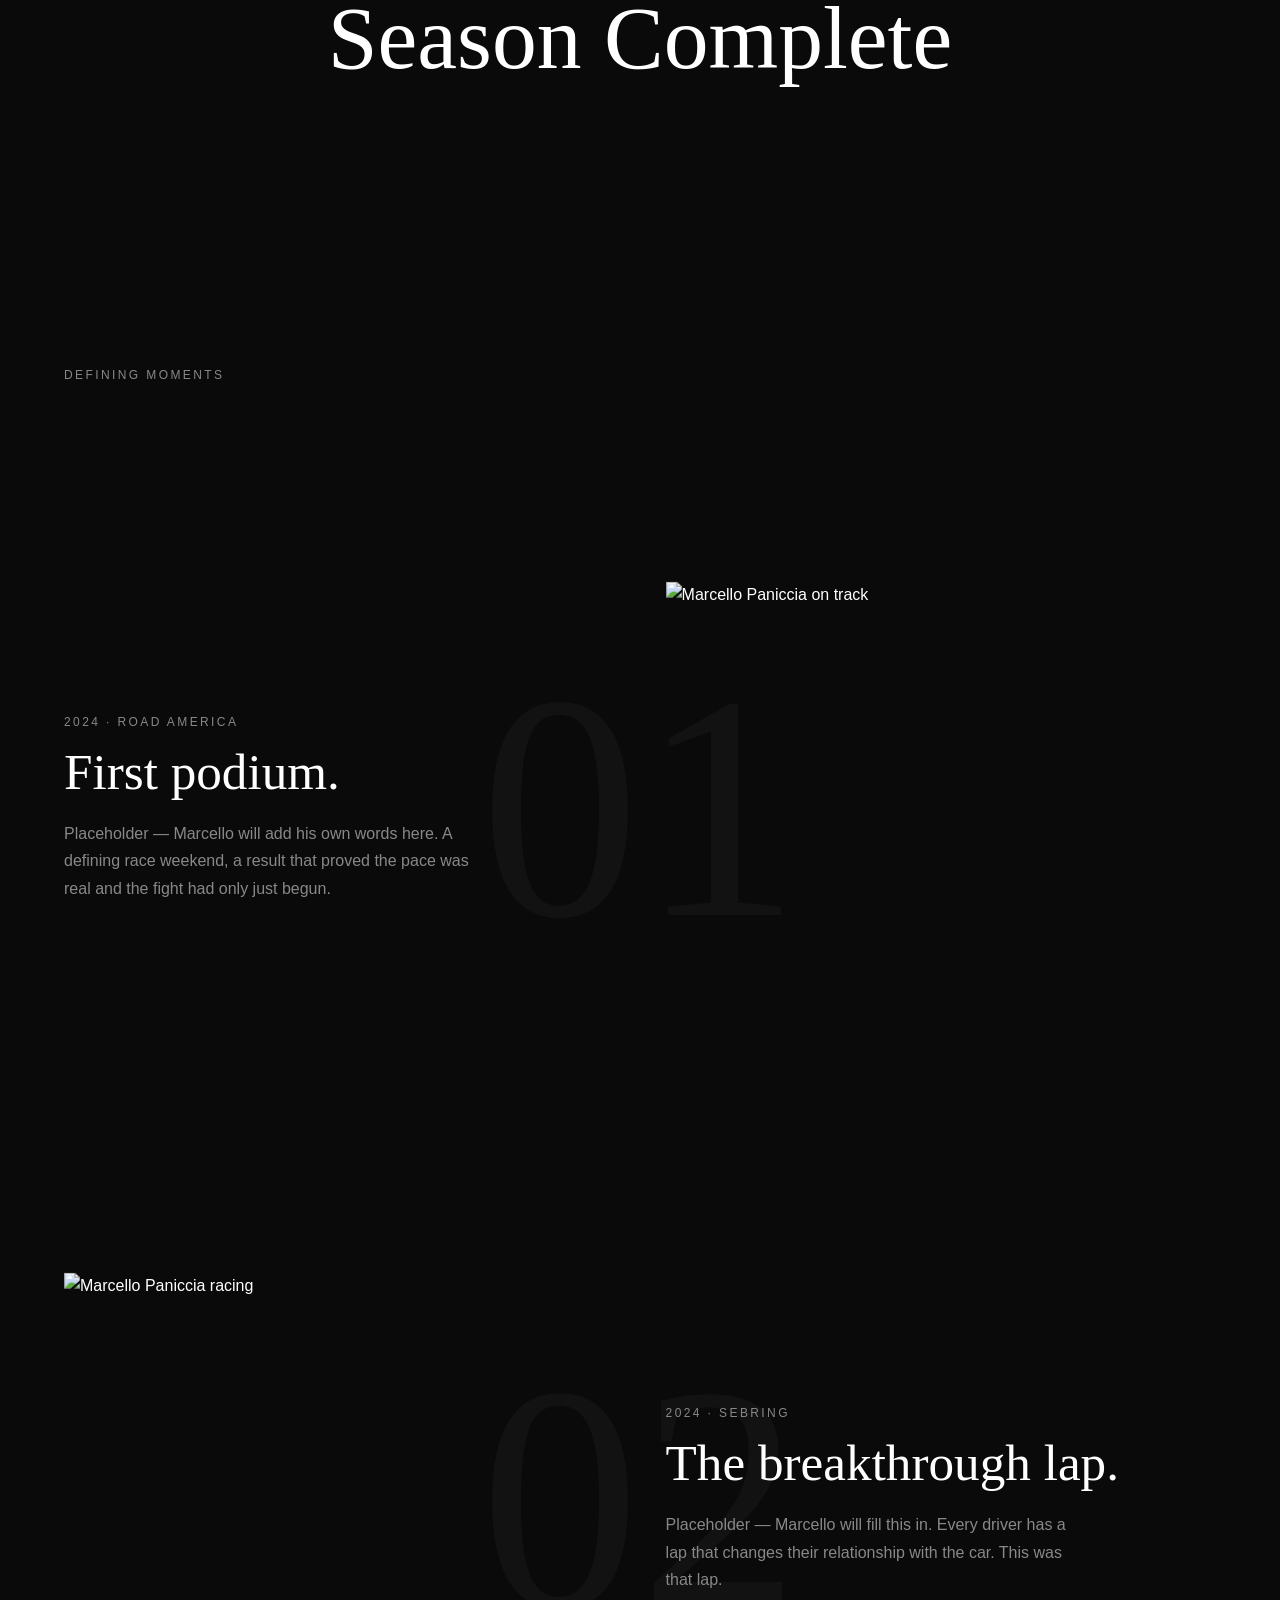
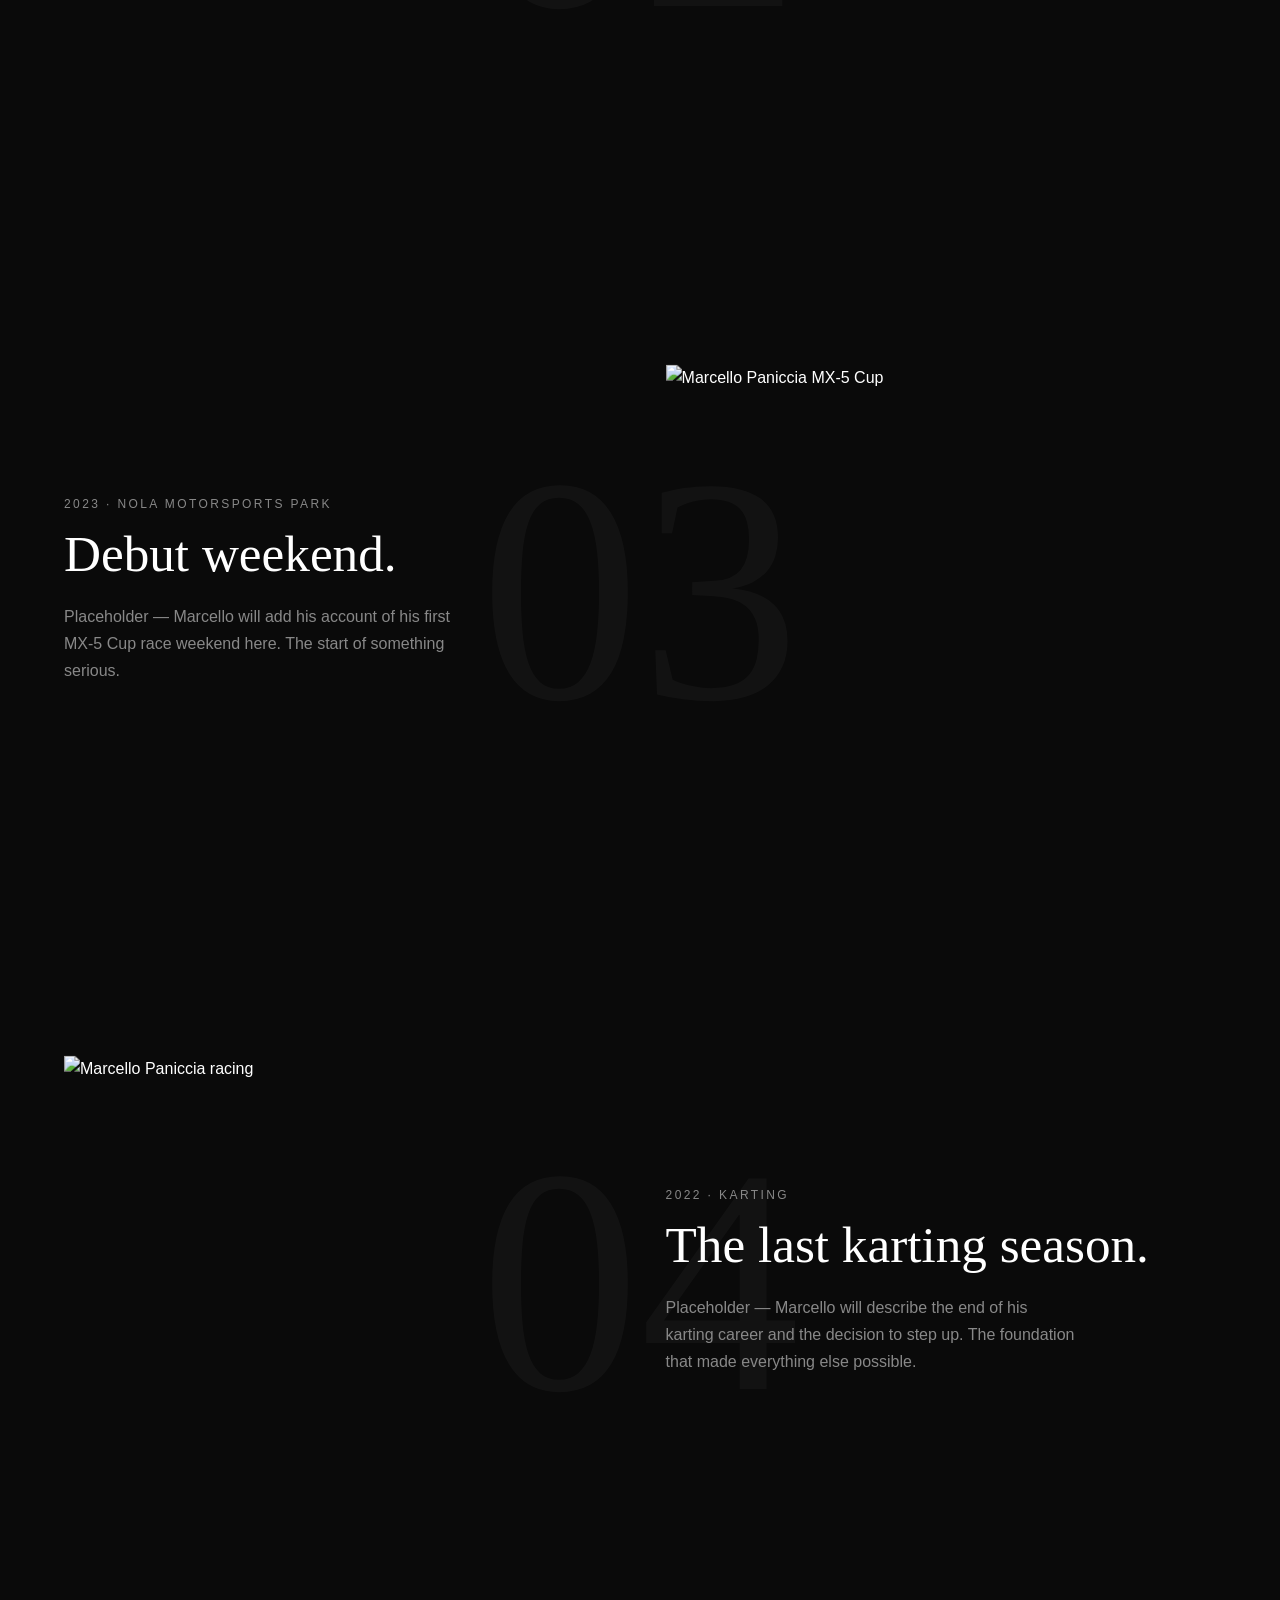
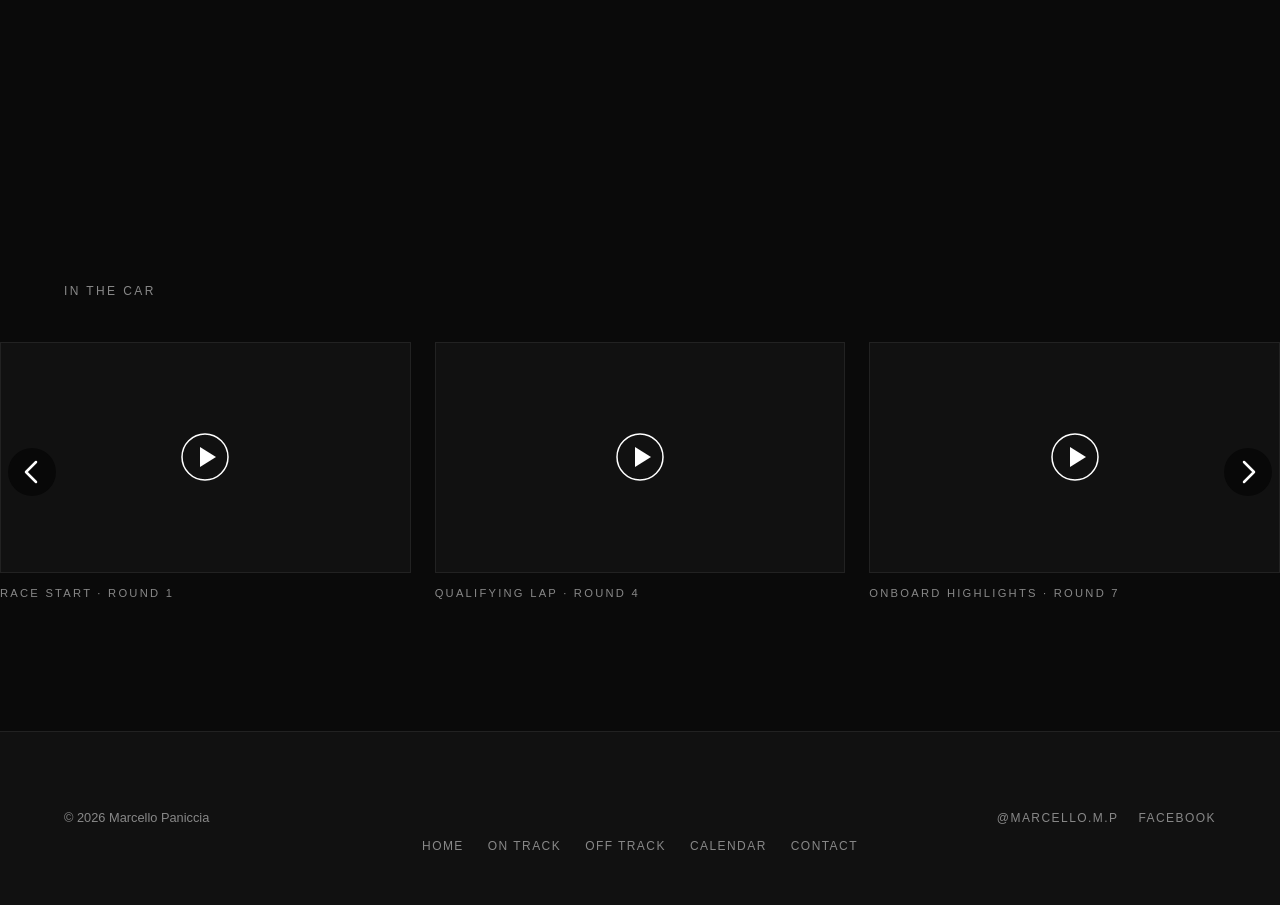
==== commit 202c2e2e: "feat: on-track gopro clips strip — scroll snap, arrow nav, hover effects" ====
--- a/on-track.html
+++ b/on-track.html
@@ -176,6 +176,70 @@
       </article>
     </section>
 
+    <!-- GOPRO / IN-CAR CLIPS -->
+    <section class="ot-clips">
+      <div class="container">
+        <p class="overline ot-clips__heading">In The Car</p>
+      </div>
+      <div class="ot-clips__strip-wrap">
+        <!-- Left arrow -->
+        <button class="ot-clips__arrow ot-clips__arrow--left" id="js-clips-prev" aria-label="Previous clip">
+          <svg width="32" height="32" viewBox="0 0 32 32" fill="none" aria-hidden="true">
+            <polyline points="20,6 10,16 20,26" stroke="white" stroke-width="2.5" stroke-linecap="round" stroke-linejoin="round"/>
+          </svg>
+        </button>
+
+        <!-- Scroll strip -->
+        <div class="ot-clips__strip" id="js-clips-strip">
+          <div class="ot-clips__card">
+            <div class="ot-clips__video-wrap">
+              <video src="" preload="none" aria-label="Race Start — Round 1"></video>
+              <div class="ot-clips__play" aria-hidden="true">
+                <svg width="48" height="48" viewBox="0 0 48 48" fill="none">
+                  <circle cx="24" cy="24" r="23" stroke="white" stroke-width="1.5"/>
+                  <polygon points="19,14 35,24 19,34" fill="white"/>
+                </svg>
+              </div>
+            </div>
+            <p class="ot-clips__label overline">Race Start &middot; Round 1</p>
+          </div>
+
+          <div class="ot-clips__card">
+            <div class="ot-clips__video-wrap">
+              <video src="" preload="none" aria-label="Qualifying Lap"></video>
+              <div class="ot-clips__play" aria-hidden="true">
+                <svg width="48" height="48" viewBox="0 0 48 48" fill="none">
+                  <circle cx="24" cy="24" r="23" stroke="white" stroke-width="1.5"/>
+                  <polygon points="19,14 35,24 19,34" fill="white"/>
+                </svg>
+              </div>
+            </div>
+            <p class="ot-clips__label overline">Qualifying Lap &middot; Round 4</p>
+          </div>
+
+          <div class="ot-clips__card">
+            <div class="ot-clips__video-wrap">
+              <video src="" preload="none" aria-label="Onboard Highlights"></video>
+              <div class="ot-clips__play" aria-hidden="true">
+                <svg width="48" height="48" viewBox="0 0 48 48" fill="none">
+                  <circle cx="24" cy="24" r="23" stroke="white" stroke-width="1.5"/>
+                  <polygon points="19,14 35,24 19,34" fill="white"/>
+                </svg>
+              </div>
+            </div>
+            <p class="ot-clips__label overline">Onboard Highlights &middot; Round 7</p>
+          </div>
+        </div>
+
+        <!-- Right arrow -->
+        <button class="ot-clips__arrow ot-clips__arrow--right" id="js-clips-next" aria-label="Next clip">
+          <svg width="32" height="32" viewBox="0 0 32 32" fill="none" aria-hidden="true">
+            <polyline points="12,6 22,16 12,26" stroke="white" stroke-width="2.5" stroke-linecap="round" stroke-linejoin="round"/>
+          </svg>
+        </button>
+      </div>
+    </section>
+
     <!-- sections added per task below -->
   </main>
 
--- a/css/on-track.css
+++ b/css/on-track.css
@@ -274,3 +274,115 @@
   }
   .ot-moment--image-left .ot-moment__image { order: 0; }
 }
+
+/* ============================================================
+   GOPRO / IN-CAR CLIPS
+============================================================ */
+.ot-clips {
+  background: var(--color-bg);
+  padding: var(--section-pad) 0;
+  overflow: hidden;
+}
+
+.ot-clips__heading {
+  color: var(--color-muted);
+  margin-bottom: 2.5rem;
+}
+
+.ot-clips__strip-wrap {
+  position: relative;
+}
+
+.ot-clips__strip {
+  --gap: 1.5rem;
+  display: flex;
+  gap: var(--gap);
+  overflow-x: scroll;
+  scroll-snap-type: x mandatory;
+  scrollbar-width: none;
+  padding: 0 var(--gap);
+  opacity: 0;
+}
+
+.ot-clips__strip::-webkit-scrollbar { display: none; }
+
+.ot-clips__card {
+  flex: 0 0 calc((100vw - 2 * var(--gap)) / 3);
+  scroll-snap-align: start;
+}
+
+@media (max-width: 900px) {
+  .ot-clips__card { flex: 0 0 calc((100vw - 2 * var(--gap)) / 2); }
+}
+
+@media (max-width: 560px) {
+  .ot-clips__card { flex: 0 0 calc(100vw - 2 * var(--gap)); }
+}
+
+.ot-clips__video-wrap {
+  position: relative;
+  aspect-ratio: 16 / 9;
+  background: var(--color-surface);
+  border: 1px solid var(--color-border);
+  overflow: hidden;
+  transition: border-color 0.2s;
+}
+
+.ot-clips__video-wrap:hover {
+  border-color: var(--color-red);
+}
+
+.ot-clips__video-wrap video {
+  width: 100%;
+  height: 100%;
+  object-fit: cover;
+  display: block;
+}
+
+.ot-clips__play {
+  position: absolute;
+  inset: 0;
+  display: flex;
+  align-items: center;
+  justify-content: center;
+  transition: transform 0.2s ease;
+}
+
+.ot-clips__video-wrap:hover .ot-clips__play {
+  transform: scale(1.12);
+}
+
+.ot-clips__label {
+  margin-top: 0.75rem;
+  color: var(--color-muted);
+  font-size: 0.7rem;
+}
+
+/* Arrow buttons */
+.ot-clips__arrow {
+  position: absolute;
+  top: 50%;
+  transform: translateY(-50%);
+  z-index: 10;
+  background: rgba(0,0,0,0.55);
+  border: none;
+  border-radius: 50%;
+  width: 48px;
+  height: 48px;
+  display: flex;
+  align-items: center;
+  justify-content: center;
+  cursor: pointer;
+  transition: opacity 0.2s, background 0.2s;
+}
+
+.ot-clips__arrow:hover { background: rgba(0,0,0,0.8); }
+
+.ot-clips__arrow--left  { left: 0.5rem; }
+.ot-clips__arrow--right { right: 0.5rem; }
+
+/* Hidden state when at scroll boundary */
+.ot-clips__arrow[data-hidden="true"] {
+  opacity: 0;
+  pointer-events: none;
+}
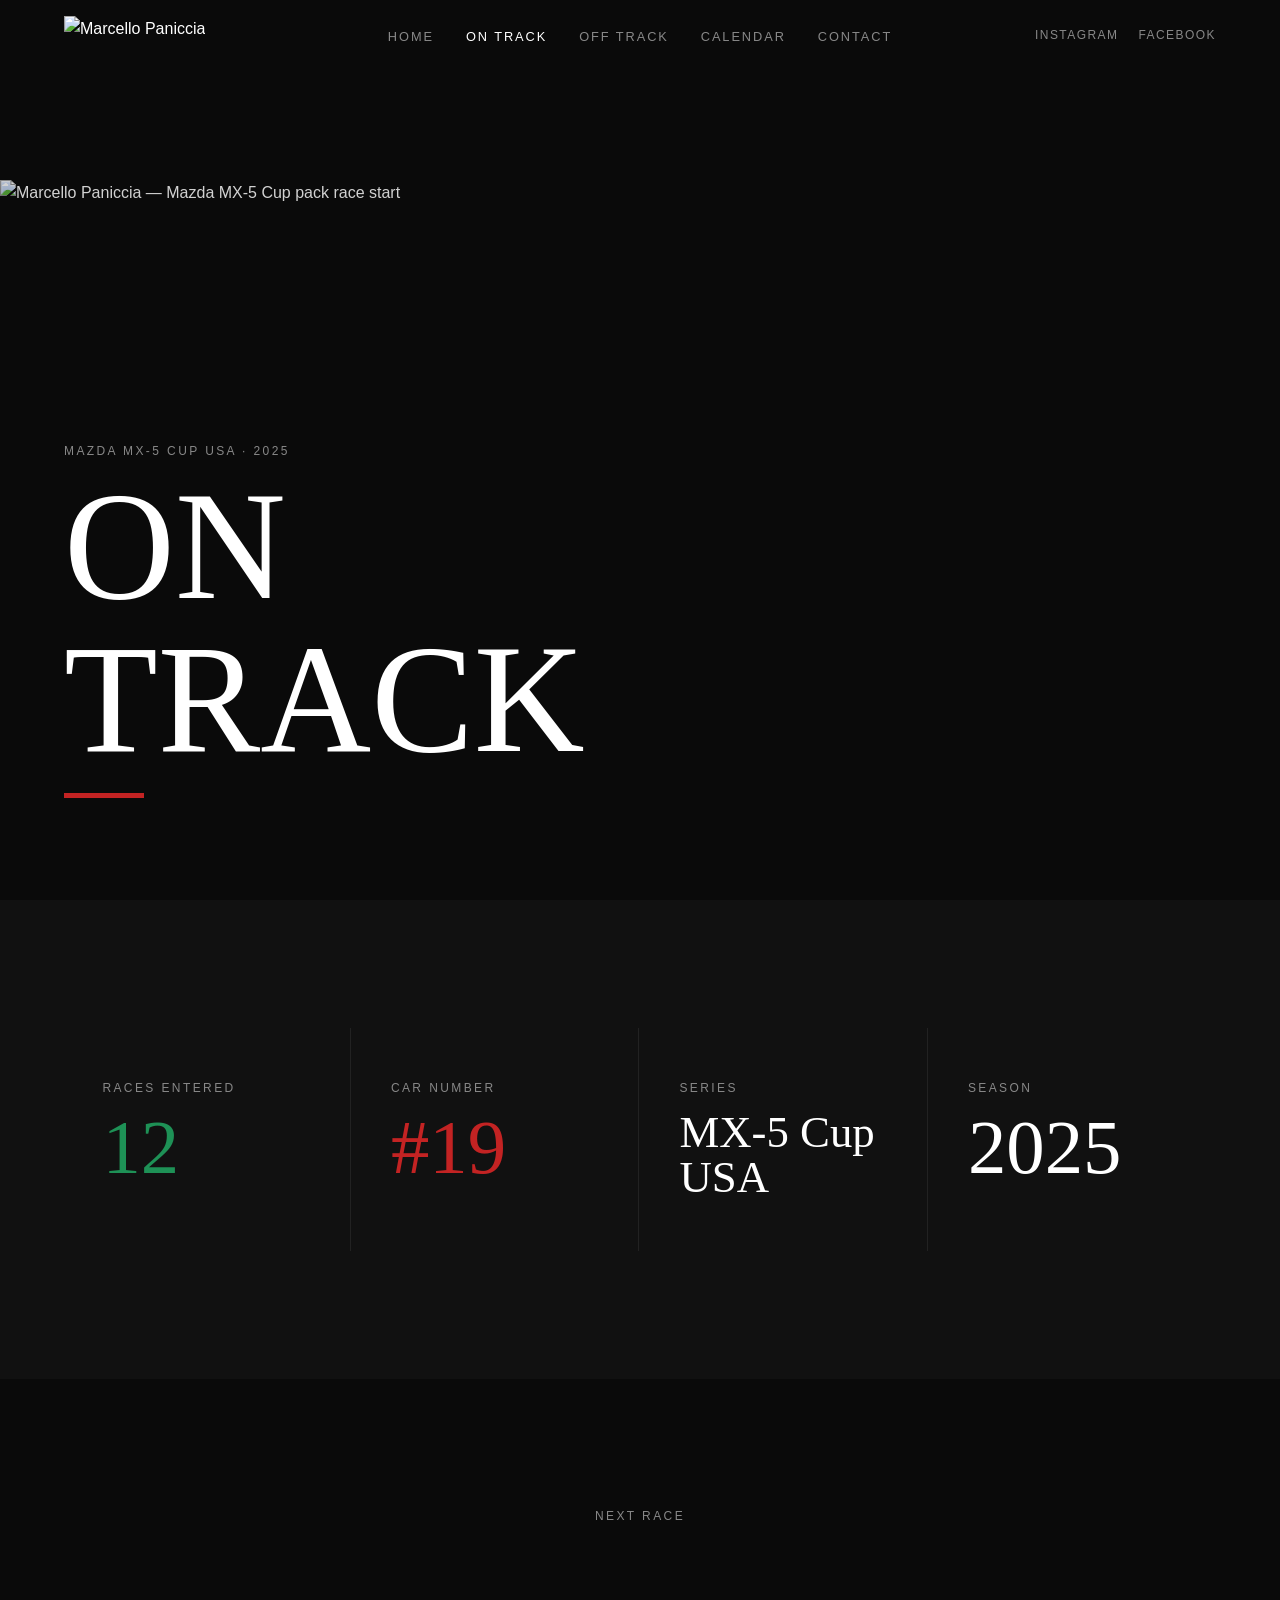
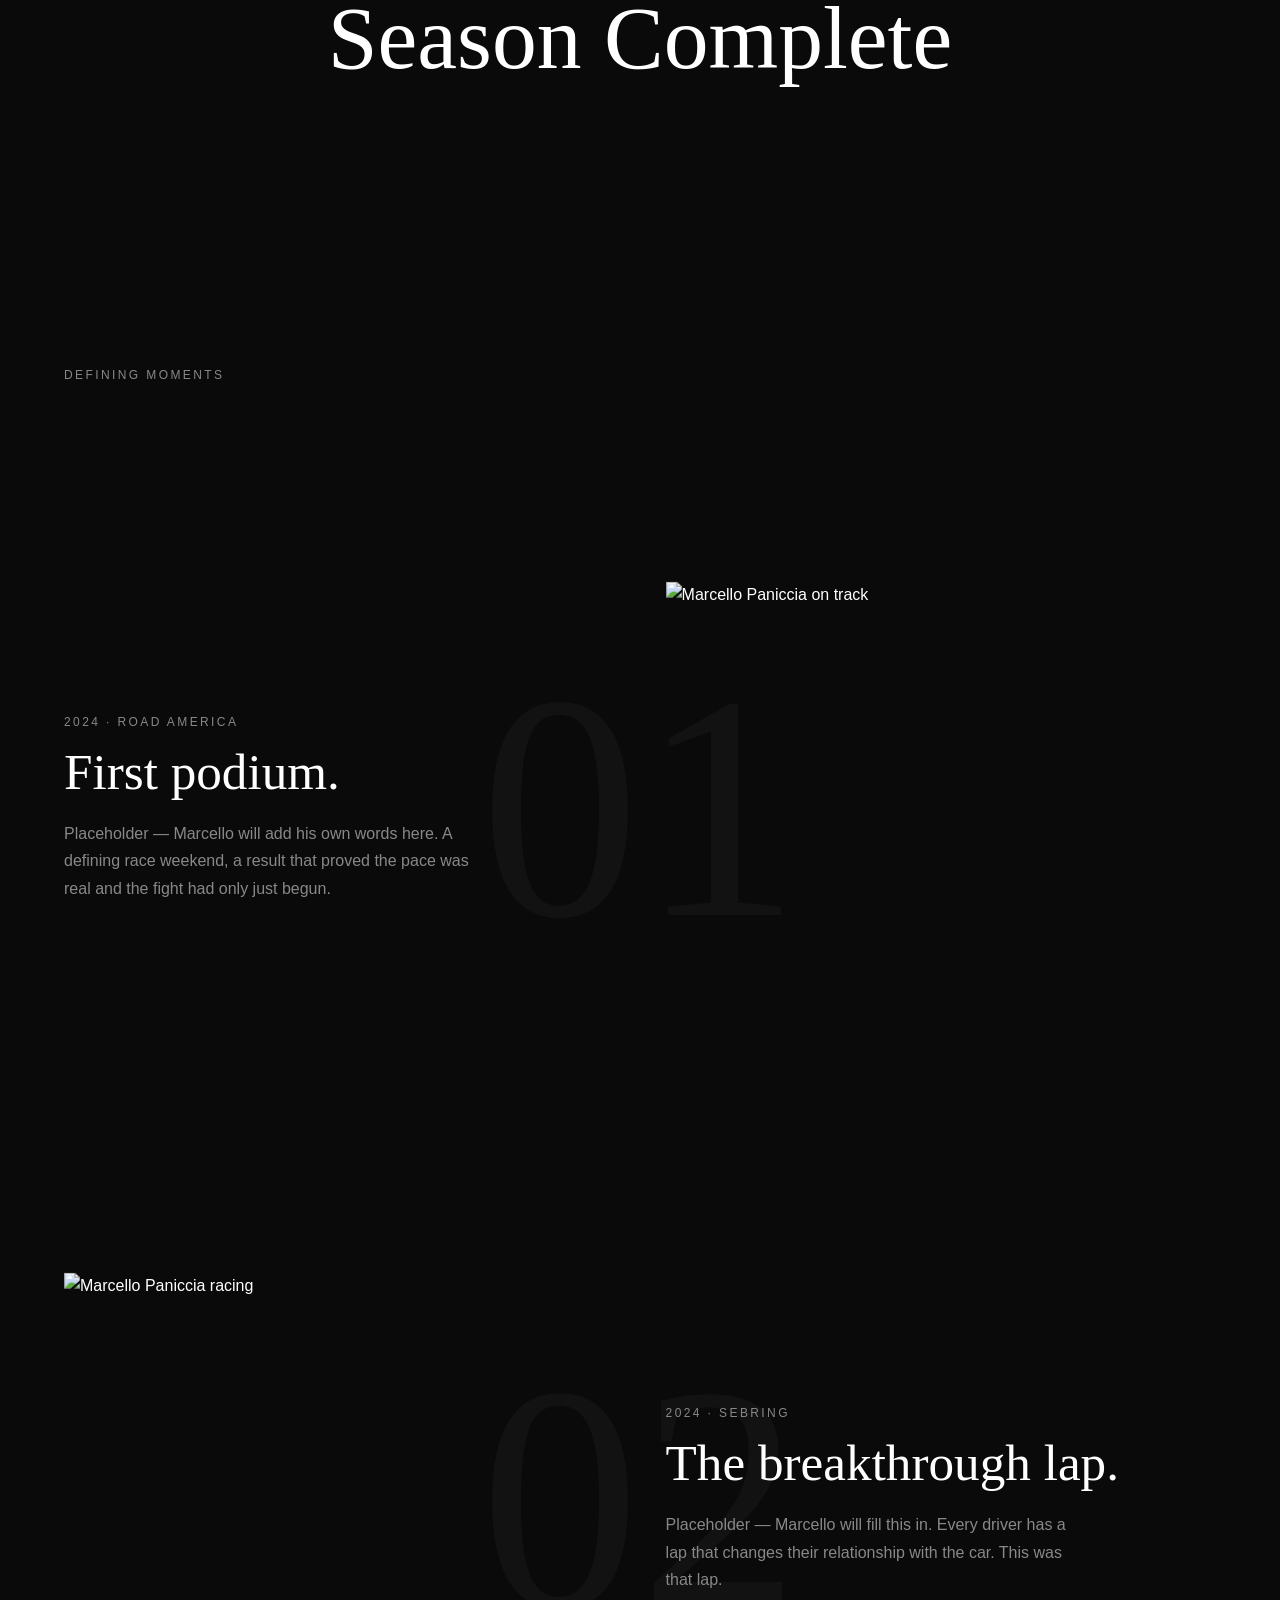
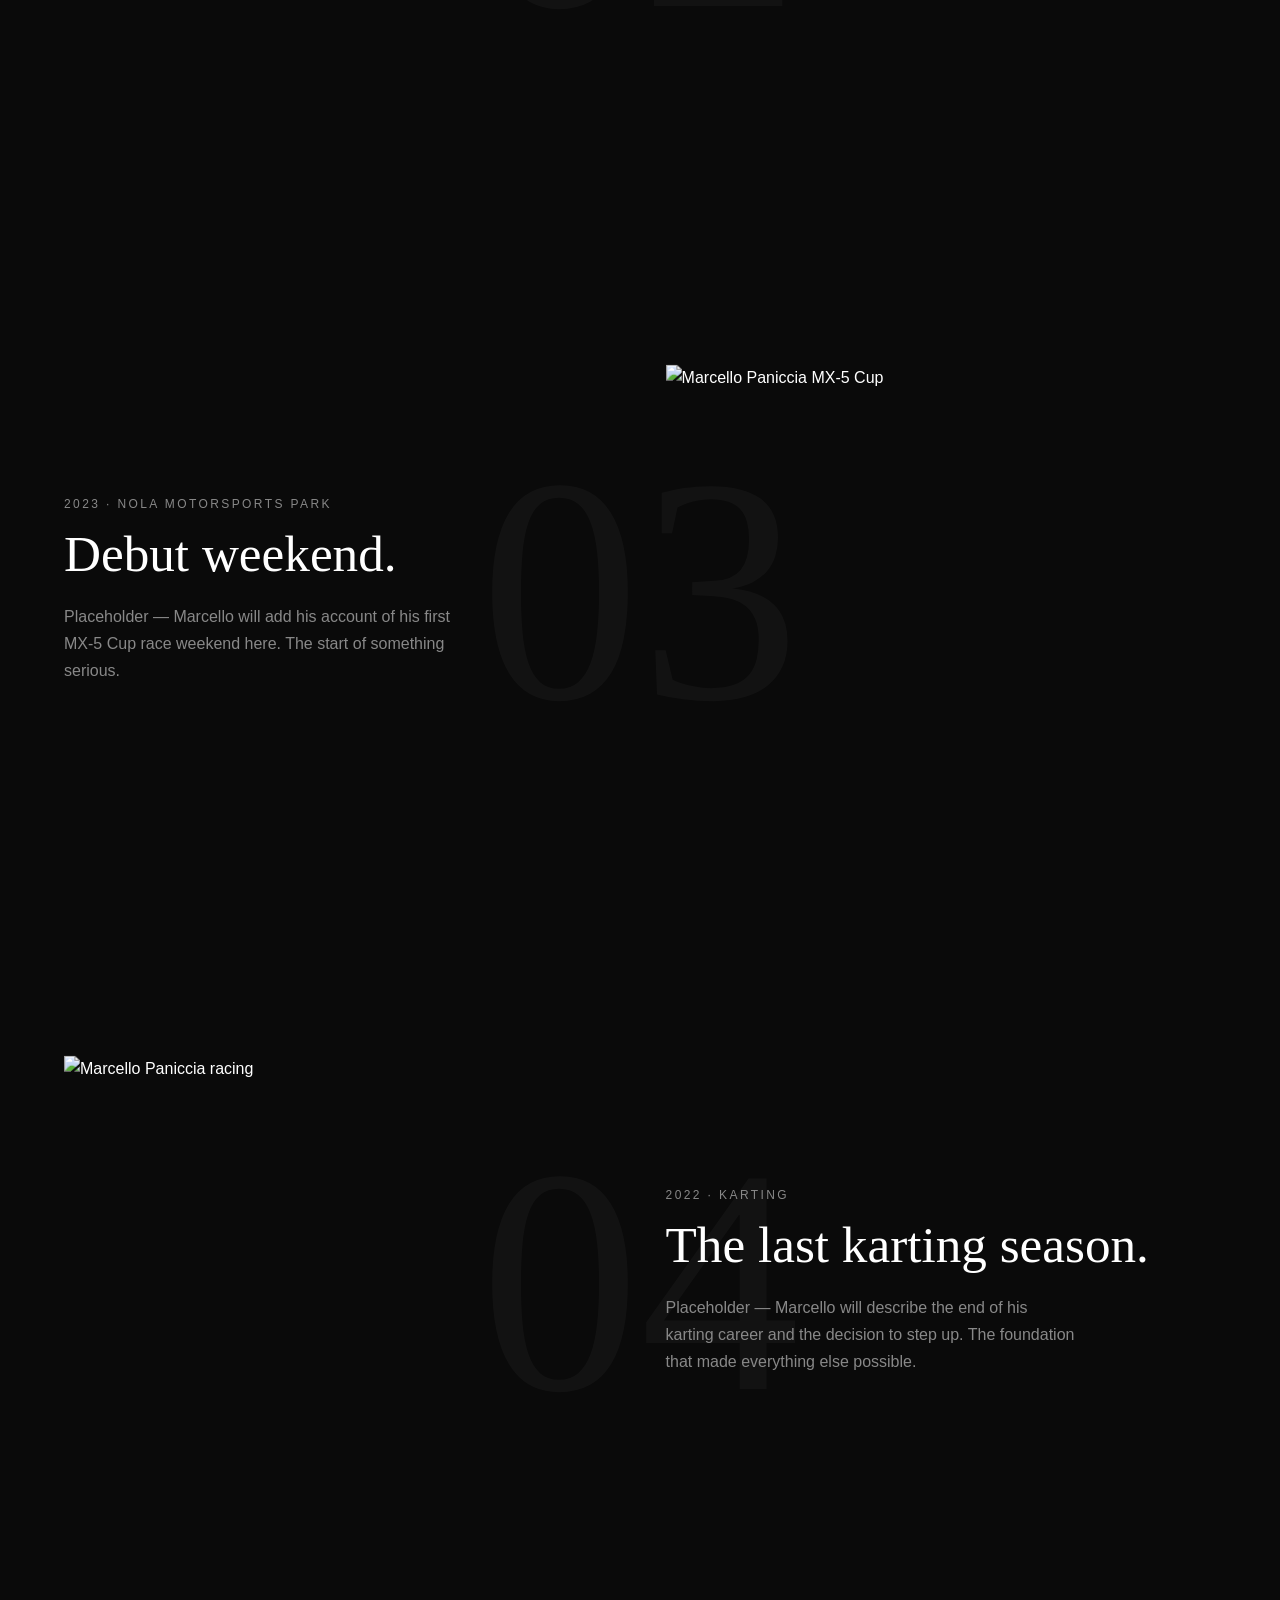
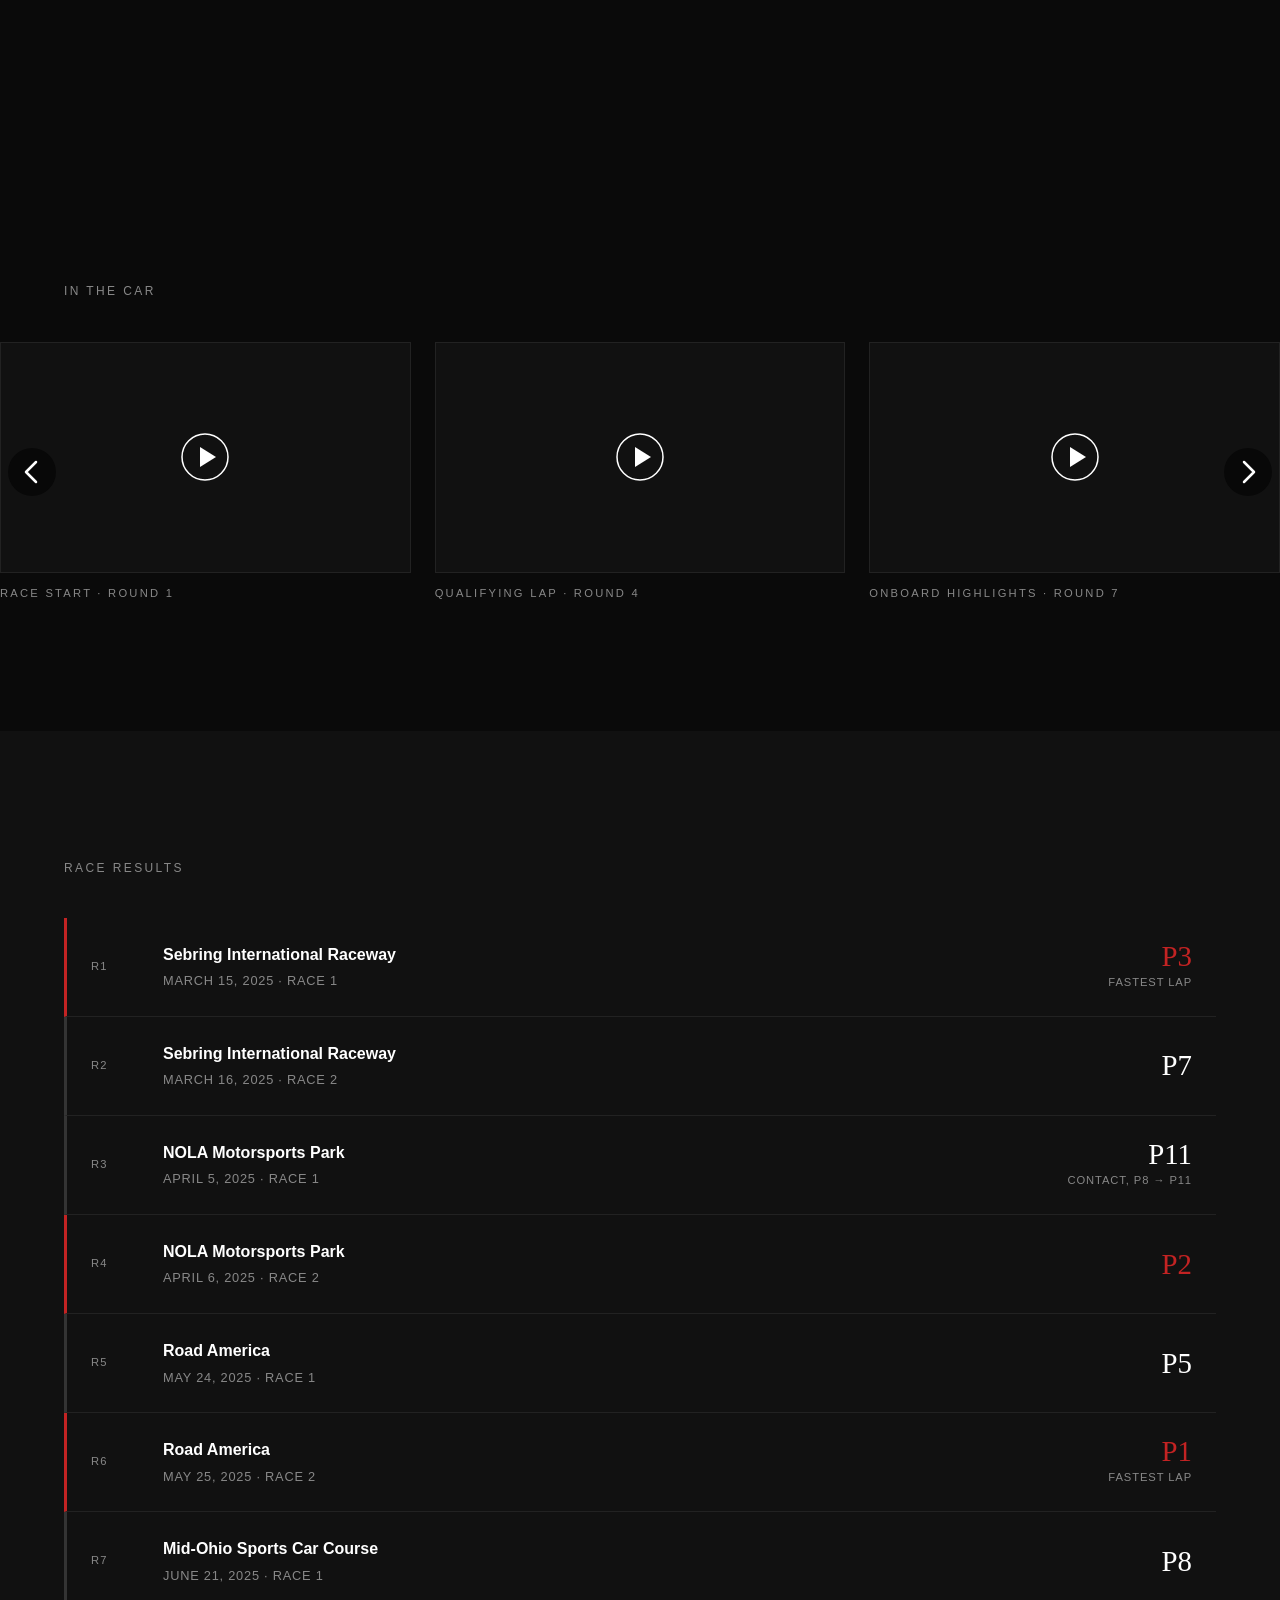
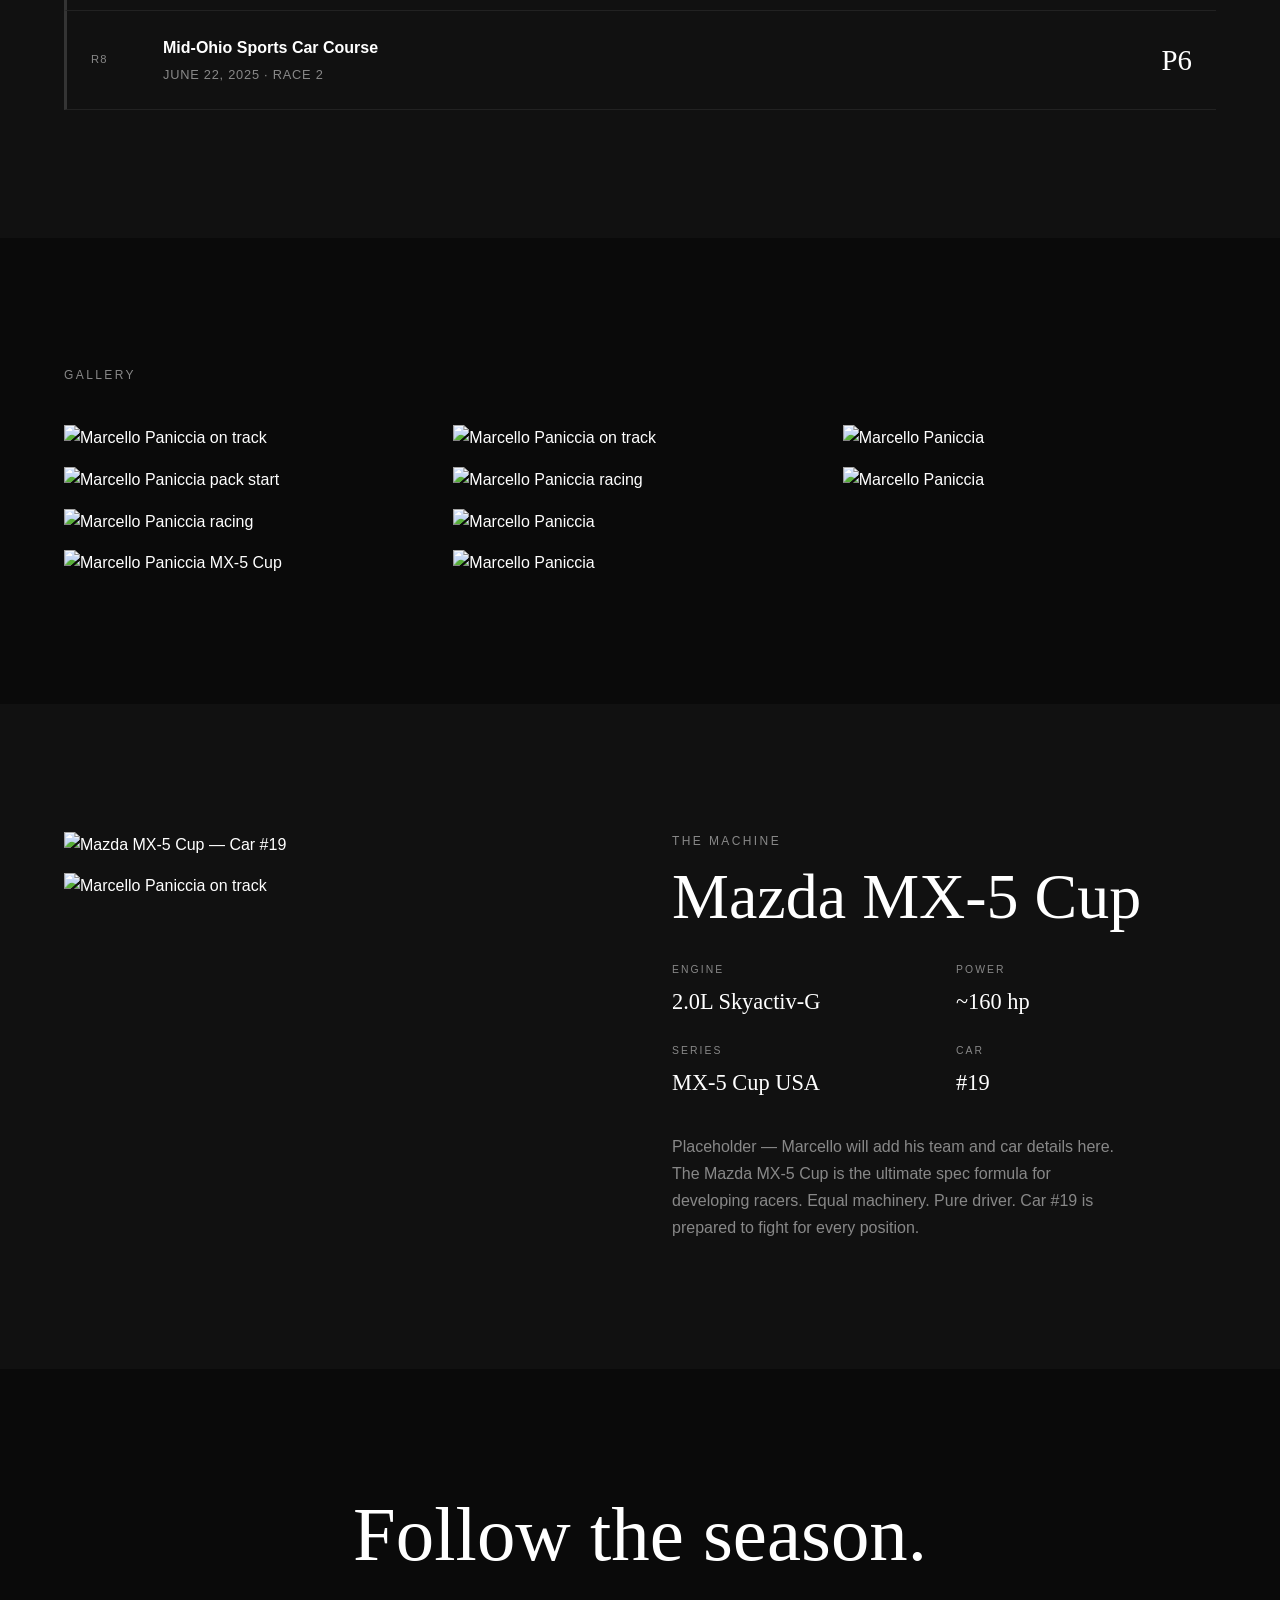
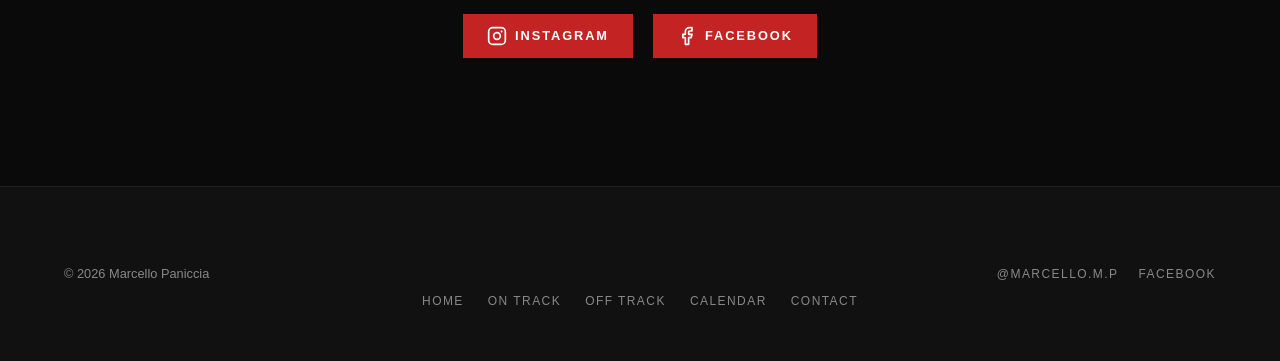
==== commit 27b012b2: "feat: on-track page complete — race results, gallery, car & team, social CTA" ====
--- a/on-track.html
+++ b/on-track.html
@@ -240,7 +240,199 @@
       </div>
     </section>
 
-    <!-- sections added per task below -->
+    <!-- RACE RESULTS -->
+    <section class="ot-results">
+      <div class="container">
+        <p class="overline ot-results__heading">Race Results</p>
+        <div class="ot-results__list">
+
+          <article class="ot-result ot-result--top3">
+            <span class="ot-result__round">R1</span>
+            <div class="ot-result__info">
+              <h3 class="ot-result__circuit">Sebring International Raceway</h3>
+              <p class="ot-result__meta">March 15, 2025 &middot; Race 1</p>
+            </div>
+            <div class="ot-result__position">
+              <span class="ot-result__pos">P3</span>
+              <span class="ot-result__note">Fastest lap</span>
+            </div>
+          </article>
+
+          <article class="ot-result">
+            <span class="ot-result__round">R2</span>
+            <div class="ot-result__info">
+              <h3 class="ot-result__circuit">Sebring International Raceway</h3>
+              <p class="ot-result__meta">March 16, 2025 &middot; Race 2</p>
+            </div>
+            <div class="ot-result__position">
+              <span class="ot-result__pos">P7</span>
+            </div>
+          </article>
+
+          <article class="ot-result">
+            <span class="ot-result__round">R3</span>
+            <div class="ot-result__info">
+              <h3 class="ot-result__circuit">NOLA Motorsports Park</h3>
+              <p class="ot-result__meta">April 5, 2025 &middot; Race 1</p>
+            </div>
+            <div class="ot-result__position">
+              <span class="ot-result__pos">P11</span>
+              <span class="ot-result__note">Contact, P8 &rarr; P11</span>
+            </div>
+          </article>
+
+          <article class="ot-result ot-result--top3">
+            <span class="ot-result__round">R4</span>
+            <div class="ot-result__info">
+              <h3 class="ot-result__circuit">NOLA Motorsports Park</h3>
+              <p class="ot-result__meta">April 6, 2025 &middot; Race 2</p>
+            </div>
+            <div class="ot-result__position">
+              <span class="ot-result__pos">P2</span>
+            </div>
+          </article>
+
+          <article class="ot-result">
+            <span class="ot-result__round">R5</span>
+            <div class="ot-result__info">
+              <h3 class="ot-result__circuit">Road America</h3>
+              <p class="ot-result__meta">May 24, 2025 &middot; Race 1</p>
+            </div>
+            <div class="ot-result__position">
+              <span class="ot-result__pos">P5</span>
+            </div>
+          </article>
+
+          <article class="ot-result ot-result--top3">
+            <span class="ot-result__round">R6</span>
+            <div class="ot-result__info">
+              <h3 class="ot-result__circuit">Road America</h3>
+              <p class="ot-result__meta">May 25, 2025 &middot; Race 2</p>
+            </div>
+            <div class="ot-result__position">
+              <span class="ot-result__pos">P1</span>
+              <span class="ot-result__note">Fastest lap</span>
+            </div>
+          </article>
+
+          <article class="ot-result">
+            <span class="ot-result__round">R7</span>
+            <div class="ot-result__info">
+              <h3 class="ot-result__circuit">Mid-Ohio Sports Car Course</h3>
+              <p class="ot-result__meta">June 21, 2025 &middot; Race 1</p>
+            </div>
+            <div class="ot-result__position">
+              <span class="ot-result__pos">P8</span>
+            </div>
+          </article>
+
+          <article class="ot-result">
+            <span class="ot-result__round">R8</span>
+            <div class="ot-result__info">
+              <h3 class="ot-result__circuit">Mid-Ohio Sports Car Course</h3>
+              <p class="ot-result__meta">June 22, 2025 &middot; Race 2</p>
+            </div>
+            <div class="ot-result__position">
+              <span class="ot-result__pos">P6</span>
+            </div>
+          </article>
+
+        </div>
+      </div>
+    </section>
+
+    <!-- PHOTO GALLERY -->
+    <section class="ot-gallery">
+      <div class="container">
+        <p class="overline ot-gallery__heading">Gallery</p>
+      </div>
+      <div class="container ot-gallery__grid">
+        <div class="ot-gallery__item"><img src="optimized marcello photos/IMGC0457.jpg"    alt="Marcello Paniccia on track" /></div>
+        <div class="ot-gallery__item"><img src="optimized marcello photos/IMG_0110.jpg"    alt="Marcello Paniccia pack start" /></div>
+        <div class="ot-gallery__item"><img src="optimized marcello photos/IMGC1342.jpg"    alt="Marcello Paniccia racing" /></div>
+        <div class="ot-gallery__item"><img src="optimized marcello photos/IMGC1321.jpg"    alt="Marcello Paniccia MX-5 Cup" /></div>
+        <div class="ot-gallery__item"><img src="optimized marcello photos/IMGC1190.jpg"    alt="Marcello Paniccia on track" /></div>
+        <div class="ot-gallery__item"><img src="optimized marcello photos/73-_DSC8837.jpg" alt="Marcello Paniccia racing" /></div>
+        <div class="ot-gallery__item"><img src="optimized marcello photos/IMG_9359.jpg"    alt="Marcello Paniccia" /></div>
+        <div class="ot-gallery__item"><img src="optimized marcello photos/IMG_9317.jpg"    alt="Marcello Paniccia" /></div>
+        <div class="ot-gallery__item"><img src="optimized marcello photos/21-_DSC6438.jpg" alt="Marcello Paniccia" /></div>
+        <div class="ot-gallery__item"><img src="optimized marcello photos/169-_DSC8016.jpg" alt="Marcello Paniccia" /></div>
+      </div>
+    </section>
+
+    <!-- CAR & TEAM -->
+    <section class="ot-car">
+      <div class="container ot-car__inner">
+        <!-- Left: stacked photos -->
+        <div class="ot-car__photos">
+          <img src="optimized marcello photos/IMGC0457.jpg" alt="Mazda MX-5 Cup — Car #19" />
+          <img src="optimized marcello photos/IMG_0110.jpg" alt="Marcello Paniccia on track" />
+        </div>
+
+        <!-- Right: info -->
+        <div class="ot-car__info">
+          <p class="overline ot-car__overline">The Machine</p>
+          <h2 class="ot-car__heading">Mazda MX-5 Cup</h2>
+          <div class="ot-car__specs">
+            <div class="ot-car__spec">
+              <span class="ot-car__spec-label overline">Engine</span>
+              <span class="ot-car__spec-value">2.0L Skyactiv-G</span>
+            </div>
+            <div class="ot-car__spec">
+              <span class="ot-car__spec-label overline">Power</span>
+              <span class="ot-car__spec-value">~160 hp</span>
+            </div>
+            <div class="ot-car__spec">
+              <span class="ot-car__spec-label overline">Series</span>
+              <span class="ot-car__spec-value">MX-5 Cup USA</span>
+            </div>
+            <div class="ot-car__spec">
+              <span class="ot-car__spec-label overline">Car</span>
+              <span class="ot-car__spec-value">#19</span>
+            </div>
+          </div>
+          <p class="ot-car__blurb">
+            Placeholder — Marcello will add his team and car details here. The Mazda MX-5 Cup is
+            the ultimate spec formula for developing racers. Equal machinery. Pure driver.
+            Car #19 is prepared to fight for every position.
+          </p>
+        </div>
+      </div>
+    </section>
+
+    <!-- SOCIAL CTA -->
+    <section class="ot-social">
+      <div class="container ot-social__inner">
+        <h2 class="ot-social__heading">Follow the season.</h2>
+        <div class="ot-social__buttons">
+          <a
+            href="https://instagram.com/marcello.m.p"
+            target="_blank"
+            rel="noopener noreferrer"
+            class="btn btn--red btn--icon"
+          >
+            <svg width="20" height="20" viewBox="0 0 24 24" fill="none" aria-hidden="true">
+              <rect x="2" y="2" width="20" height="20" rx="5" ry="5" stroke="white" stroke-width="2"/>
+              <circle cx="12" cy="12" r="4" stroke="white" stroke-width="2"/>
+              <circle cx="17.5" cy="6.5" r="1.2" fill="white"/>
+            </svg>
+            Instagram
+          </a>
+          <a
+            href="https://facebook.com/marcello.paniccia.2025"
+            target="_blank"
+            rel="noopener noreferrer"
+            class="btn btn--red btn--icon"
+          >
+            <svg width="20" height="20" viewBox="0 0 24 24" fill="none" aria-hidden="true">
+              <path d="M18 2h-3a5 5 0 00-5 5v3H7v4h3v8h4v-8h3l1-4h-4V7a1 1 0 011-1h3z" stroke="white" stroke-width="2" stroke-linecap="round" stroke-linejoin="round"/>
+            </svg>
+            Facebook
+          </a>
+        </div>
+      </div>
+    </section>
+
   </main>
 
   <!-- FOOTER -->
--- a/css/on-track.css
+++ b/css/on-track.css
@@ -386,3 +386,241 @@
   opacity: 0;
   pointer-events: none;
 }
+
+/* ============================================================
+   RACE RESULTS
+============================================================ */
+.ot-results {
+  background: var(--color-surface);
+  padding: var(--section-pad) 0;
+}
+
+.ot-results__heading {
+  color: var(--color-muted);
+  margin-bottom: 2.5rem;
+}
+
+.ot-results__list {
+  display: flex;
+  flex-direction: column;
+  gap: 0;
+}
+
+.ot-result {
+  display: grid;
+  grid-template-columns: 3rem 1fr auto;
+  align-items: center;
+  gap: 1.5rem;
+  padding: 1.5rem 1.5rem;
+  border-bottom: 1px solid var(--color-border);
+  border-left: 3px solid rgba(255,255,255,0.15);
+  opacity: 0;
+  transform: translateY(24px);
+}
+
+.ot-result--top3 {
+  border-left-color: var(--color-red);
+}
+
+.ot-result__round {
+  font-family: var(--font-body);
+  font-size: 0.7rem;
+  text-transform: uppercase;
+  letter-spacing: 0.1em;
+  color: var(--color-muted);
+}
+
+.ot-result__circuit {
+  font-family: var(--font-body);
+  font-size: 1rem;
+  font-weight: 700;
+  color: var(--color-text);
+  margin-bottom: 0.25rem;
+}
+
+.ot-result__meta {
+  font-size: 0.8rem;
+  color: var(--color-muted);
+  text-transform: uppercase;
+  letter-spacing: 0.06em;
+}
+
+.ot-result__position {
+  text-align: right;
+}
+
+.ot-result__pos {
+  display: block;
+  font-family: var(--font-display);
+  font-size: 1.8rem;
+  color: var(--color-text);
+  line-height: 1;
+}
+
+.ot-result--top3 .ot-result__pos {
+  color: var(--color-red);
+}
+
+.ot-result__note {
+  display: block;
+  font-size: 0.7rem;
+  color: var(--color-muted);
+  text-transform: uppercase;
+  letter-spacing: 0.08em;
+  margin-top: 0.2rem;
+}
+
+/* ============================================================
+   PHOTO GALLERY
+============================================================ */
+.ot-gallery {
+  background: var(--color-bg);
+  padding: var(--section-pad) 0;
+}
+
+.ot-gallery__heading {
+  color: var(--color-muted);
+  margin-bottom: 2.5rem;
+}
+
+/* CSS columns masonry */
+.ot-gallery__grid {
+  columns: 3;
+  column-gap: 1rem;
+}
+
+@media (max-width: 900px) { .ot-gallery__grid { columns: 2; } }
+@media (max-width: 500px) { .ot-gallery__grid { columns: 1; } }
+
+.ot-gallery__item {
+  break-inside: avoid;
+  margin-bottom: 1rem;
+  overflow: hidden;
+  opacity: 0;
+}
+
+.ot-gallery__item img {
+  width: 100%;
+  display: block;
+  transition: transform 0.4s ease;
+}
+
+.ot-gallery__item:hover img {
+  transform: scale(1.03);
+}
+
+/* ============================================================
+   CAR & TEAM
+============================================================ */
+.ot-car {
+  background: var(--color-surface);
+  padding: var(--section-pad) 0;
+}
+
+.ot-car__inner {
+  display: grid;
+  grid-template-columns: 1fr 1fr;
+  gap: clamp(2.5rem, 5vw, 6rem);
+  align-items: start;
+}
+
+@media (max-width: 800px) {
+  .ot-car__inner { grid-template-columns: 1fr; }
+}
+
+.ot-car__photos {
+  display: flex;
+  flex-direction: column;
+  gap: 1rem;
+  opacity: 0;
+  transform: translateX(-30px);
+}
+
+.ot-car__photos img {
+  width: 100%;
+  height: auto;
+  display: block;
+  object-fit: cover;
+}
+
+.ot-car__info {
+  opacity: 0;
+  transform: translateX(30px);
+}
+
+.ot-car__overline {
+  color: var(--color-muted);
+  margin-bottom: 0.75rem;
+}
+
+.ot-car__heading {
+  font-family: var(--font-display);
+  font-size: clamp(2.5rem, 5vw, 4.5rem);
+  font-weight: 400;
+  color: var(--color-text);
+  margin-bottom: 2rem;
+  line-height: 1.05;
+}
+
+.ot-car__specs {
+  display: grid;
+  grid-template-columns: 1fr 1fr;
+  gap: 1.5rem;
+  margin-bottom: 2rem;
+}
+
+.ot-car__spec-label {
+  display: block;
+  color: var(--color-muted);
+  font-size: 0.65rem;
+  margin-bottom: 0.3rem;
+}
+
+.ot-car__spec-value {
+  font-family: var(--font-display);
+  font-size: 1.4rem;
+  color: var(--color-text);
+}
+
+.ot-car__blurb {
+  color: var(--color-muted);
+  line-height: 1.7;
+  max-width: 50ch;
+}
+
+/* ============================================================
+   SOCIAL CTA
+============================================================ */
+.ot-social {
+  background: var(--color-bg);
+  padding: var(--section-pad) 0;
+  text-align: center;
+}
+
+.ot-social__inner {
+  opacity: 0;
+  transform: translateY(30px);
+}
+
+.ot-social__heading {
+  font-family: var(--font-display);
+  font-size: clamp(3rem, 6vw, 7rem);
+  font-weight: 400;
+  color: var(--color-text);
+  margin-bottom: 2.5rem;
+  line-height: 1;
+}
+
+.ot-social__buttons {
+  display: flex;
+  gap: 1.25rem;
+  justify-content: center;
+  flex-wrap: wrap;
+}
+
+/* Modifier: icon+text button (extends .btn--red from global.css) */
+.btn--icon {
+  display: inline-flex;
+  align-items: center;
+  gap: 0.5rem;
+}
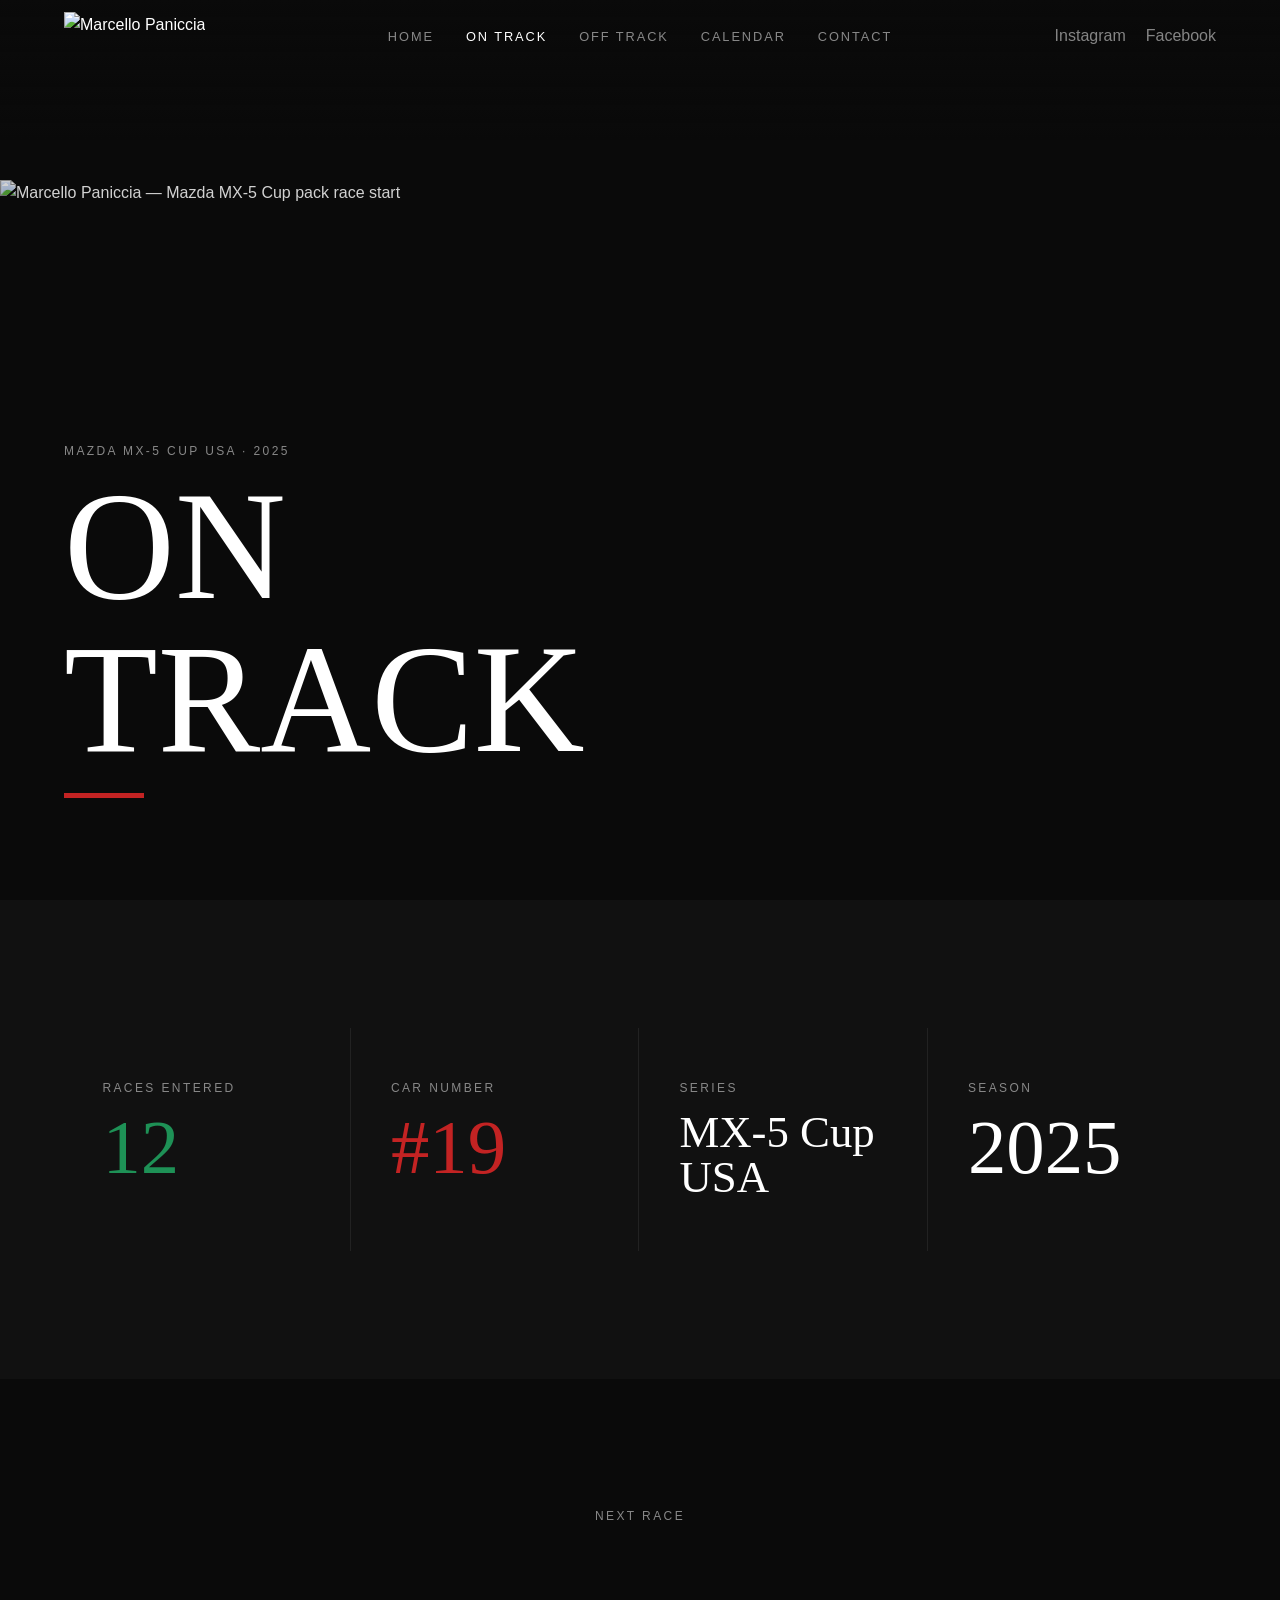
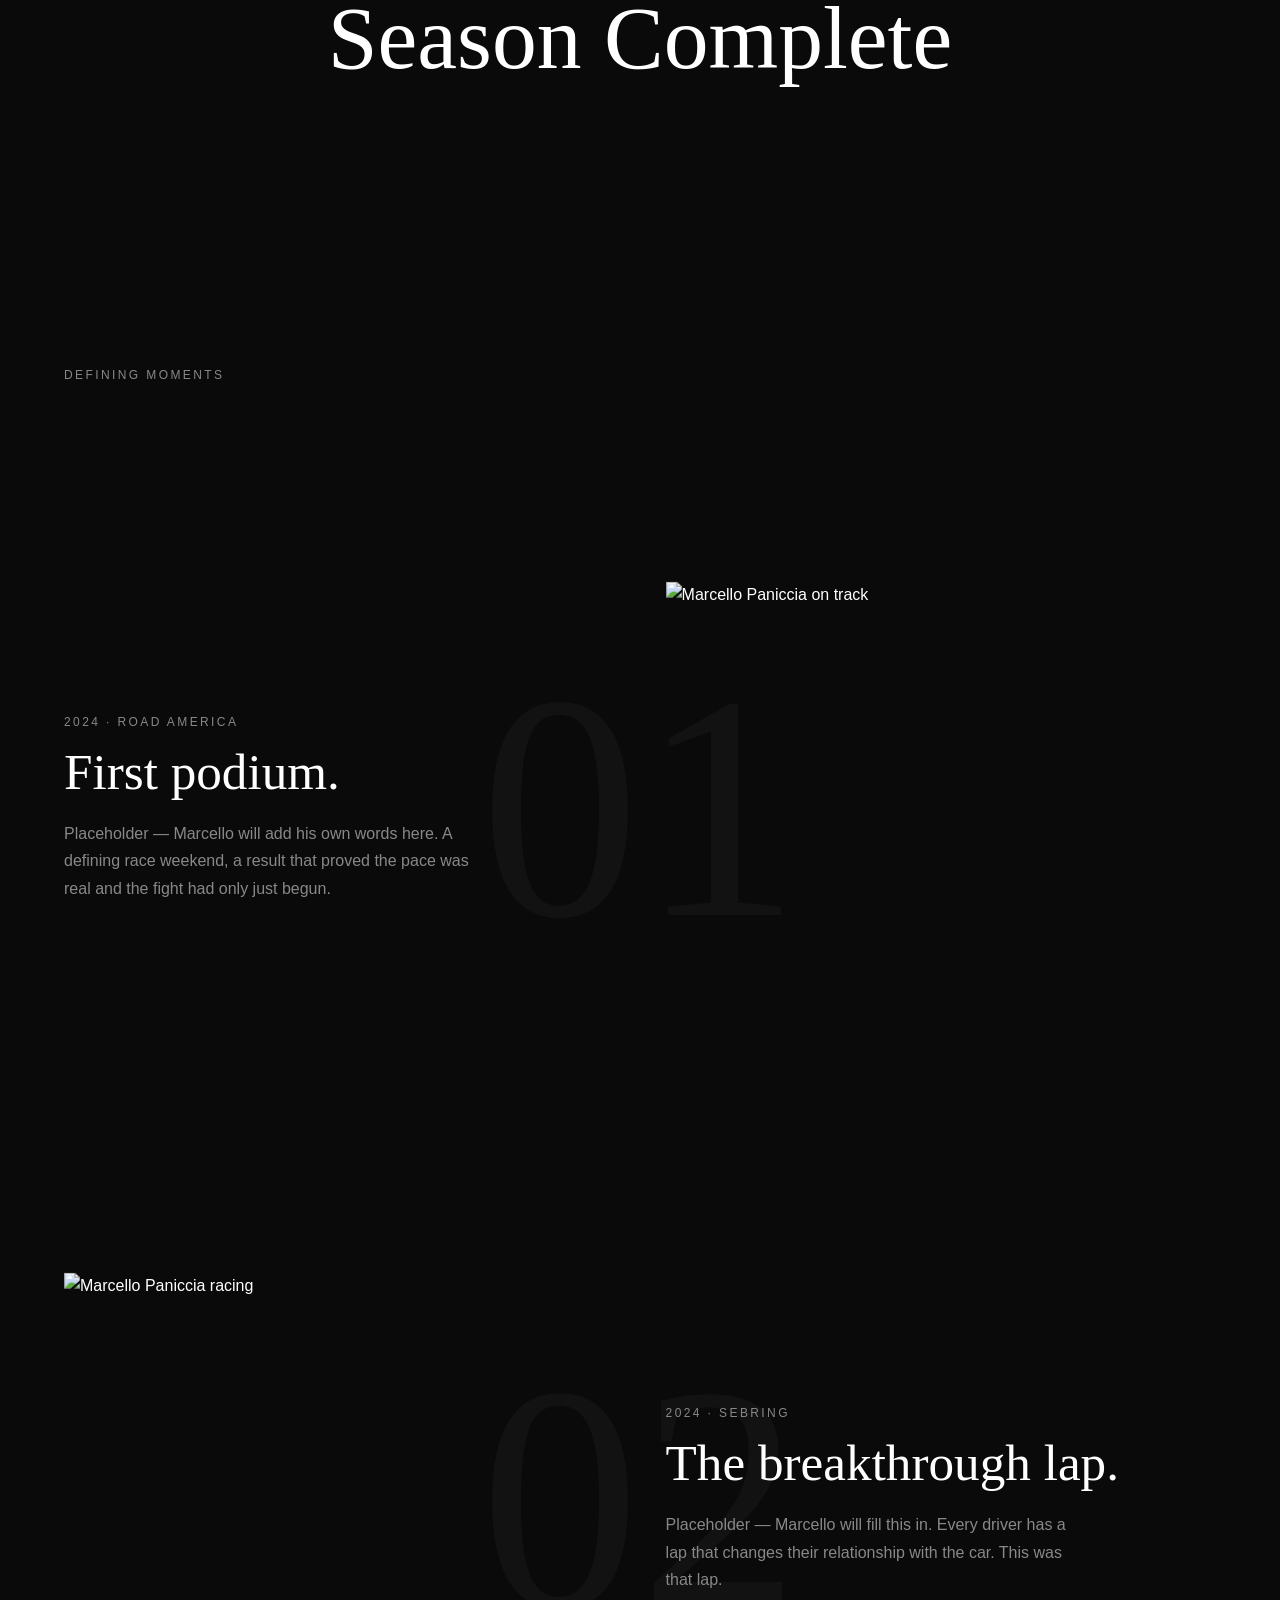
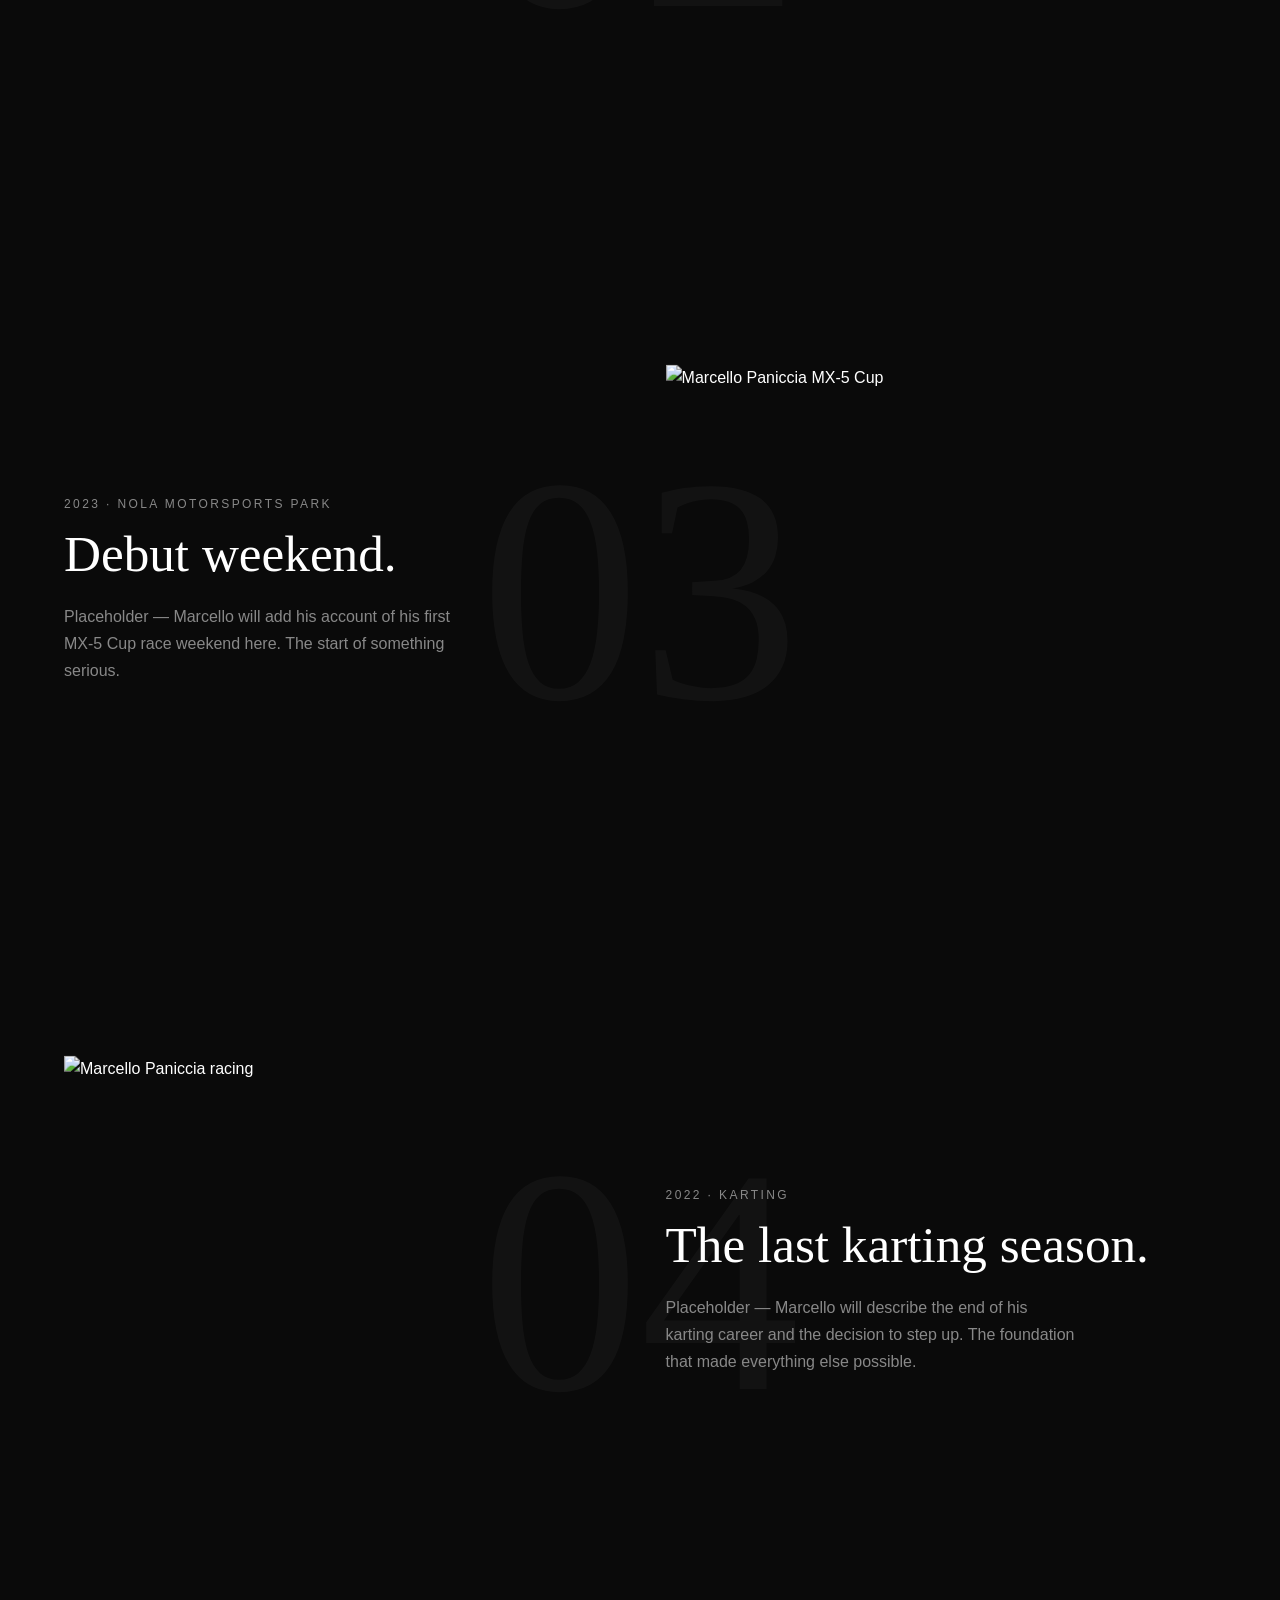
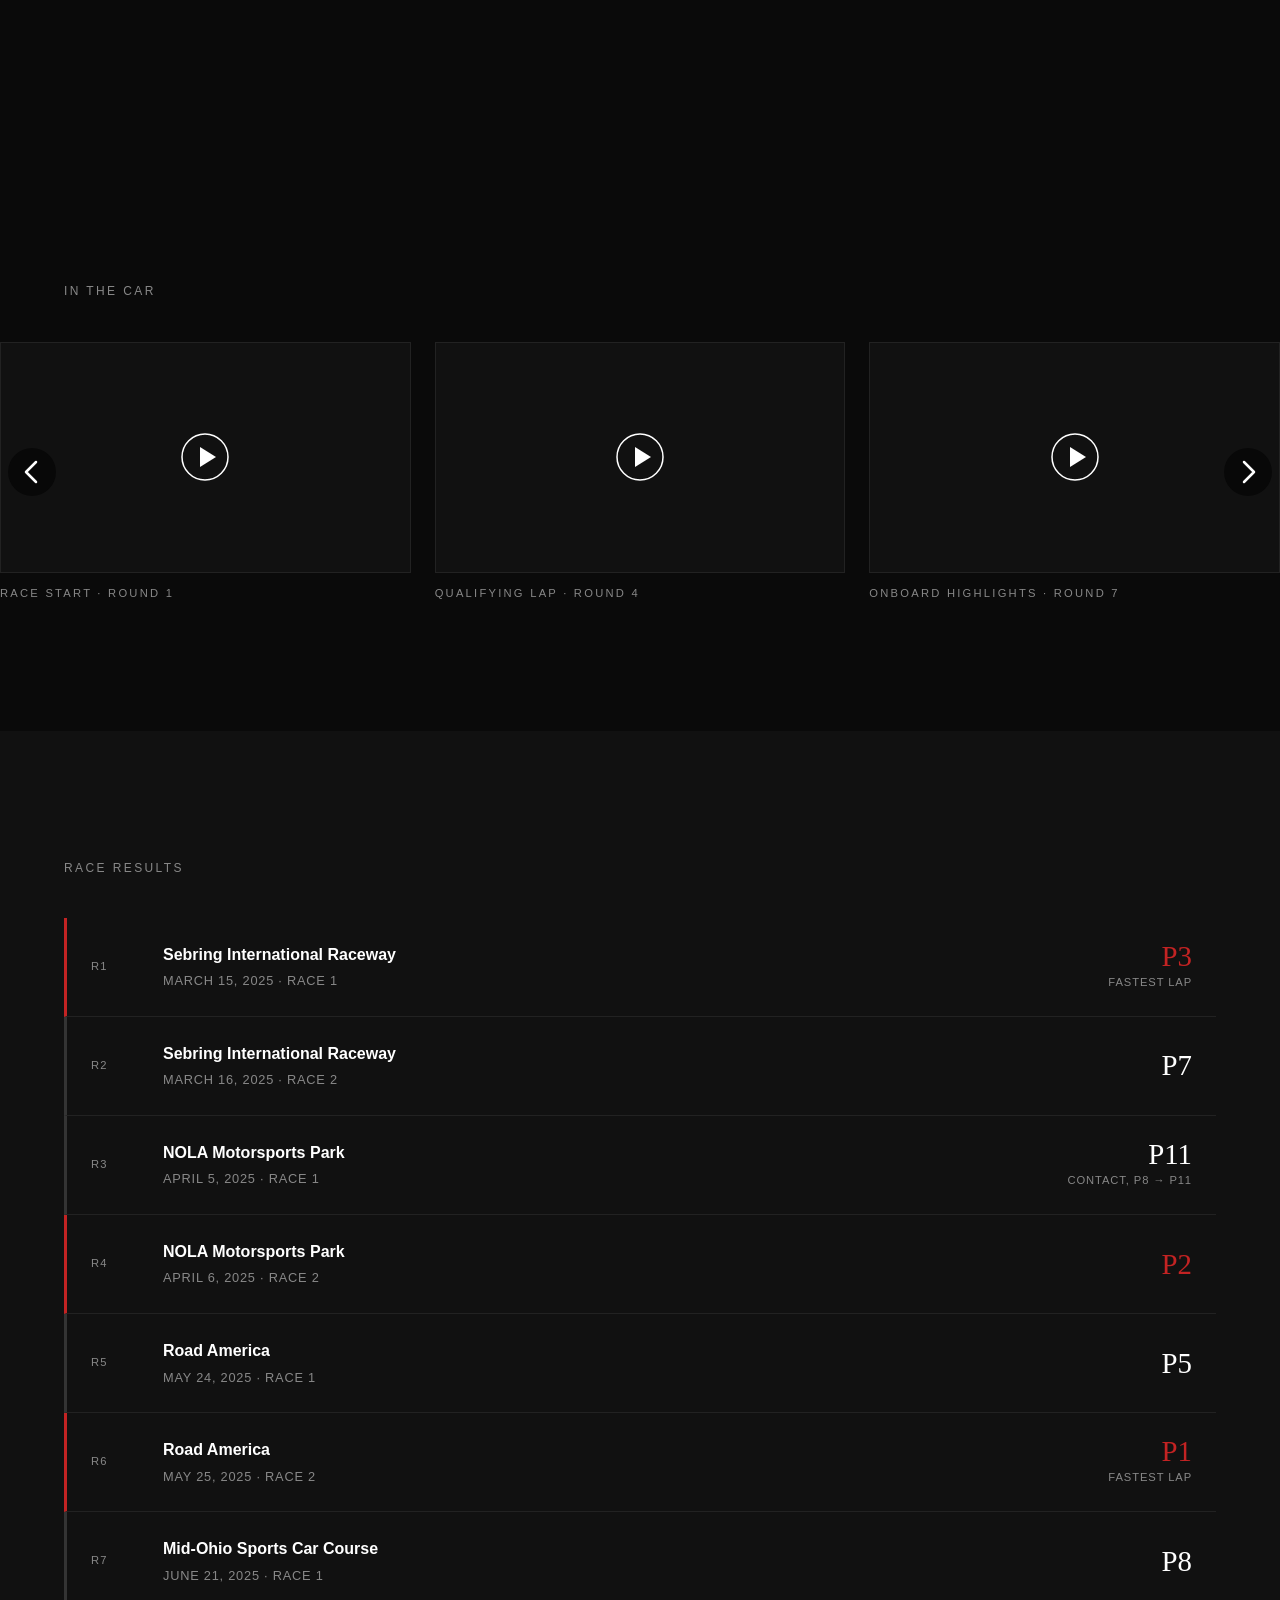
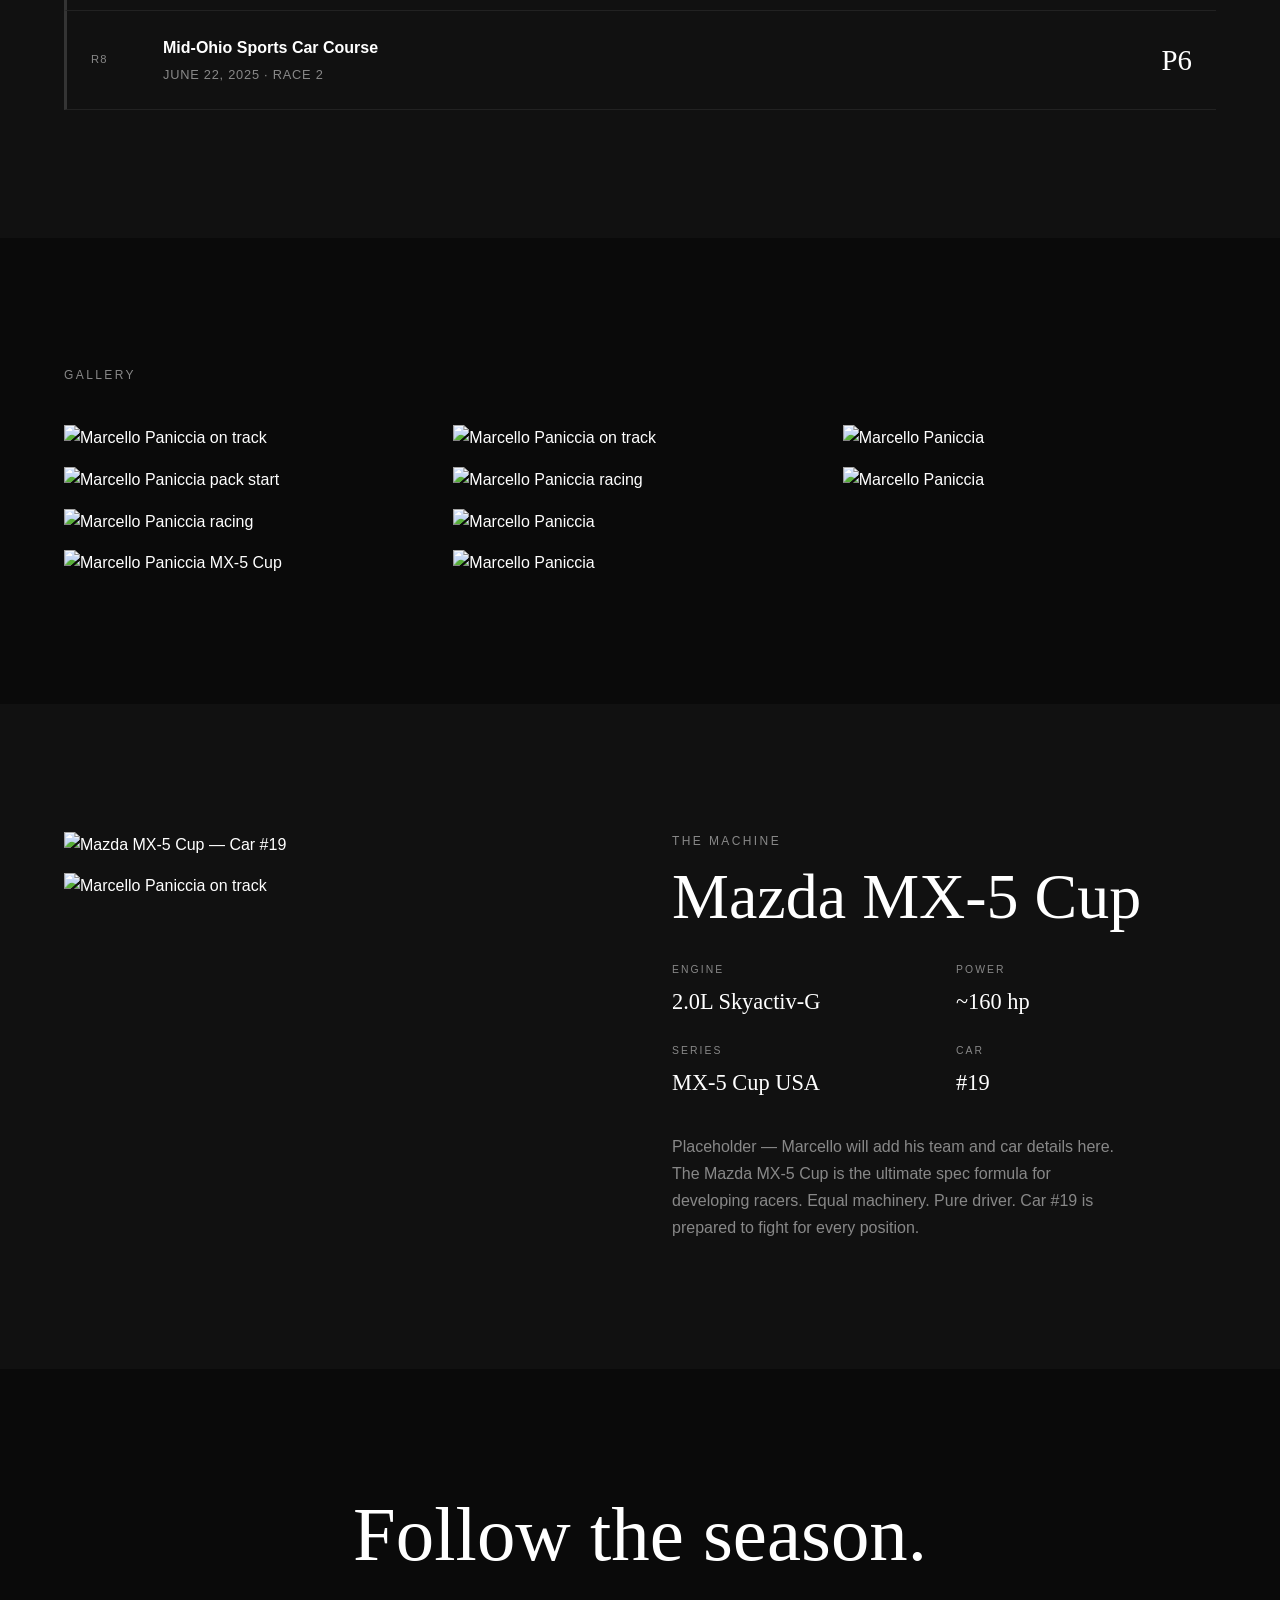
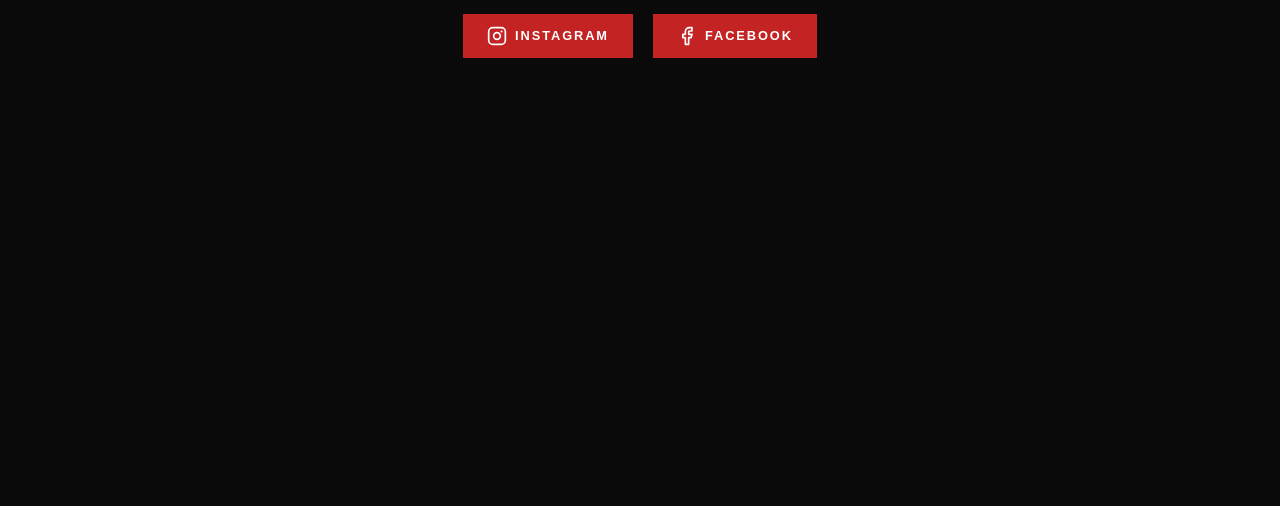
==== commit 55e6cc53: "fix: footer layout, nav scroll threshold, Lenis CDN path - Footer: restructured to stacked layout wi" ====
--- a/on-track.html
+++ b/on-track.html
@@ -95,7 +95,7 @@
               <span class="ot-countdown__label">Seconds</span>
             </div>
           </div>
-          <p class="ot-countdown__circuit">Circuit de la Sarthe &middot; April 12, 2025</p>
+          <p class="ot-countdown__circuit">TBD Circuit &middot; September 15, 2026</p>
         </div>
 
         <!-- Past state: shown when target date has passed -->
@@ -123,7 +123,7 @@
           </p>
         </div>
         <div class="ot-moment__image">
-          <img src="optimized marcello photos/IMGC1342.jpg" alt="Marcello Paniccia on track" />
+          <img src="optimized marcello photos/IMGC1342.jpg" alt="Marcello Paniccia on track" loading="lazy" />
         </div>
       </article>
 
@@ -131,7 +131,7 @@
       <article class="ot-moment ot-moment--image-left">
         <span class="ot-moment__ghost" aria-hidden="true">02</span>
         <div class="ot-moment__image">
-          <img src="optimized marcello photos/IMGC1321.jpg" alt="Marcello Paniccia racing" />
+          <img src="optimized marcello photos/IMGC1321.jpg" alt="Marcello Paniccia racing" loading="lazy" />
         </div>
         <div class="ot-moment__text">
           <p class="overline ot-moment__date">2024 &middot; Sebring</p>
@@ -155,7 +155,7 @@
           </p>
         </div>
         <div class="ot-moment__image">
-          <img src="optimized marcello photos/IMGC1190.jpg" alt="Marcello Paniccia MX-5 Cup" />
+          <img src="optimized marcello photos/IMGC1190.jpg" alt="Marcello Paniccia MX-5 Cup" loading="lazy" />
         </div>
       </article>
 
@@ -163,7 +163,7 @@
       <article class="ot-moment ot-moment--image-left">
         <span class="ot-moment__ghost" aria-hidden="true">04</span>
         <div class="ot-moment__image">
-          <img src="optimized marcello photos/73-_DSC8837.jpg" alt="Marcello Paniccia racing" />
+          <img src="optimized marcello photos/73-_DSC8837.jpg" alt="Marcello Paniccia racing" loading="lazy" />
         </div>
         <div class="ot-moment__text">
           <p class="overline ot-moment__date">2022 &middot; Karting</p>
@@ -347,16 +347,16 @@
         <p class="overline ot-gallery__heading">Gallery</p>
       </div>
       <div class="container ot-gallery__grid">
-        <div class="ot-gallery__item"><img src="optimized marcello photos/IMGC0457.jpg"    alt="Marcello Paniccia on track" /></div>
-        <div class="ot-gallery__item"><img src="optimized marcello photos/IMG_0110.jpg"    alt="Marcello Paniccia pack start" /></div>
-        <div class="ot-gallery__item"><img src="optimized marcello photos/IMGC1342.jpg"    alt="Marcello Paniccia racing" /></div>
-        <div class="ot-gallery__item"><img src="optimized marcello photos/IMGC1321.jpg"    alt="Marcello Paniccia MX-5 Cup" /></div>
-        <div class="ot-gallery__item"><img src="optimized marcello photos/IMGC1190.jpg"    alt="Marcello Paniccia on track" /></div>
-        <div class="ot-gallery__item"><img src="optimized marcello photos/73-_DSC8837.jpg" alt="Marcello Paniccia racing" /></div>
-        <div class="ot-gallery__item"><img src="optimized marcello photos/IMG_9359.jpg"    alt="Marcello Paniccia" /></div>
-        <div class="ot-gallery__item"><img src="optimized marcello photos/IMG_9317.jpg"    alt="Marcello Paniccia" /></div>
-        <div class="ot-gallery__item"><img src="optimized marcello photos/21-_DSC6438.jpg" alt="Marcello Paniccia" /></div>
-        <div class="ot-gallery__item"><img src="optimized marcello photos/169-_DSC8016.jpg" alt="Marcello Paniccia" /></div>
+        <div class="ot-gallery__item"><img src="optimized marcello photos/IMGC0457.jpg"    alt="Marcello Paniccia on track" loading="lazy" /></div>
+        <div class="ot-gallery__item"><img src="optimized marcello photos/IMG_0110.jpg"    alt="Marcello Paniccia pack start" loading="lazy" /></div>
+        <div class="ot-gallery__item"><img src="optimized marcello photos/IMGC1342.jpg"    alt="Marcello Paniccia racing" loading="lazy" /></div>
+        <div class="ot-gallery__item"><img src="optimized marcello photos/IMGC1321.jpg"    alt="Marcello Paniccia MX-5 Cup" loading="lazy" /></div>
+        <div class="ot-gallery__item"><img src="optimized marcello photos/IMGC1190.jpg"    alt="Marcello Paniccia on track" loading="lazy" /></div>
+        <div class="ot-gallery__item"><img src="optimized marcello photos/73-_DSC8837.jpg" alt="Marcello Paniccia racing" loading="lazy" /></div>
+        <div class="ot-gallery__item"><img src="optimized marcello photos/IMG_9359.jpg"    alt="Marcello Paniccia" loading="lazy" /></div>
+        <div class="ot-gallery__item"><img src="optimized marcello photos/IMG_9317.jpg"    alt="Marcello Paniccia" loading="lazy" /></div>
+        <div class="ot-gallery__item"><img src="optimized marcello photos/21-_DSC6438.jpg" alt="Marcello Paniccia" loading="lazy" /></div>
+        <div class="ot-gallery__item"><img src="optimized marcello photos/169-_DSC8016.jpg" alt="Marcello Paniccia" loading="lazy" /></div>
       </div>
     </section>
 
@@ -365,8 +365,8 @@
       <div class="container ot-car__inner">
         <!-- Left: stacked photos -->
         <div class="ot-car__photos">
-          <img src="optimized marcello photos/IMGC0457.jpg" alt="Mazda MX-5 Cup — Car #19" />
-          <img src="optimized marcello photos/IMG_0110.jpg" alt="Marcello Paniccia on track" />
+          <img src="optimized marcello photos/IMGC0457.jpg" alt="Mazda MX-5 Cup — Car #19" loading="lazy" />
+          <img src="optimized marcello photos/IMG_0110.jpg" alt="Marcello Paniccia on track" loading="lazy" />
         </div>
 
         <!-- Right: info -->
@@ -438,30 +438,29 @@
   <!-- FOOTER -->
   <footer class="footer">
     <div class="container footer__inner">
-      <span class="footer__copy">© 2026 Marcello Paniccia</span>
-      <div class="footer__center">
-        <div class="footer__sig">
-          <img src="optimized marcello photos/signature/red march sig.png" alt="" aria-hidden="true" />
-        </div>
-        <ul class="footer__nav">
-          <li><a href="index.html">Home</a></li>
-          <li><a href="on-track.html">On Track</a></li>
-          <li><a href="off-track.html">Off Track</a></li>
-          <li><a href="calendar.html">Calendar</a></li>
-          <li><a href="contact.html">Contact</a></li>
-        </ul>
-      </div>
+      <div class="footer__sig">
+        <img src="optimized marcello photos/signature/red march sig.png" alt="" aria-hidden="true" />
+      </div>
+      <hr class="footer__rule" />
+      <ul class="footer__nav">
+        <li><a href="index.html">Home</a></li>
+        <li><a href="on-track.html">On Track</a></li>
+        <li><a href="off-track.html">Off Track</a></li>
+        <li><a href="calendar.html">Calendar</a></li>
+        <li><a href="contact.html">Contact</a></li>
+      </ul>
       <div class="footer__social">
         <a href="https://instagram.com/marcello.m.p" target="_blank" rel="noopener noreferrer">@marcello.m.p</a>
         <a href="https://facebook.com/marcello.paniccia.2025" target="_blank" rel="noopener noreferrer">Facebook</a>
       </div>
+      <span class="footer__copy">&copy; 2026 Marcello Paniccia</span>
     </div>
   </footer>
 
   <!-- CDN libs — same order as index.html -->
   <script src="https://cdn.jsdelivr.net/npm/gsap@3.12.5/dist/gsap.min.js"></script>
   <script src="https://cdn.jsdelivr.net/npm/gsap@3.12.5/dist/ScrollTrigger.min.js"></script>
-  <script src="https://cdn.jsdelivr.net/npm/@studio-freight/lenis@1.0.42/bundled/lenis.min.js"></script>
+  <script src="https://cdn.jsdelivr.net/npm/@studio-freight/lenis@1.0.42/dist/lenis.umd.js"></script>
   <!-- Register ScrollTrigger before any page scripts (global.js does NOT call registerPlugin) -->
   <script>gsap.registerPlugin(ScrollTrigger);</script>
   <script src="js/global.js"></script>
--- a/css/global.css
+++ b/css/global.css
@@ -62,6 +62,32 @@
 }
 
 /* ============================================================
+   TEXTURED BACKGROUND — reusable grain + scan lines
+============================================================ */
+.bg-textured::before,
+.bg-textured::after {
+  content: '';
+  position: absolute;
+  inset: 0;
+  pointer-events: none;
+}
+/* Film grain */
+.bg-textured::before {
+  background-image: url("data:image/svg+xml,%3Csvg viewBox='0 0 256 256' xmlns='http://www.w3.org/2000/svg'%3E%3Cfilter id='n'%3E%3CfeTurbulence type='fractalNoise' baseFrequency='0.85' numOctaves='4' stitchTiles='stitch'/%3E%3C/filter%3E%3Crect width='100%25' height='100%25' filter='url(%23n)' opacity='0.04'/%3E%3C/svg%3E");
+  background-size: 200px 200px;
+}
+/* Scan lines */
+.bg-textured::after {
+  background: repeating-linear-gradient(
+    0deg,
+    transparent,
+    transparent 3px,
+    rgba(255, 255, 255, 0.015) 3px,
+    rgba(255, 255, 255, 0.015) 4px
+  );
+}
+
+/* ============================================================
    UTILITIES
 ============================================================ */
 .container {
@@ -94,15 +120,39 @@
   transition: background 0.3s, border-color 0.3s;
   border-bottom: 1px solid transparent;
 }
+/* Top gradient scrim for legibility over hero imagery */
+.nav::before {
+  content: '';
+  position: fixed;
+  top: 0; left: 0; right: 0;
+  height: 140px;
+  background: linear-gradient(to bottom, rgba(10, 10, 10, 0.8) 0%, transparent 100%);
+  z-index: -1;
+  pointer-events: none;
+  transition: opacity 0.3s;
+}
+.nav.scrolled::before { opacity: 0; }
 .nav.scrolled {
-  background: rgba(10, 10, 10, 0.92);
-  backdrop-filter: blur(12px);
-  -webkit-backdrop-filter: blur(12px);
+  background: #0a0a0a;
   border-bottom-color: var(--color-border);
 }
+.nav__logo {
+  position: relative;
+  z-index: 2;
+  align-self: flex-start;
+}
 .nav__logo img {
-  height: 40px;
+  height: var(--logo-h, 120px);
   width: auto;
+  margin-top: 12px;
+  transition: height 0.4s cubic-bezier(0.22, 1, 0.36, 1), margin-top 0.4s cubic-bezier(0.22, 1, 0.36, 1);
+}
+.nav.scrolled .nav__logo {
+  align-self: center;
+}
+.nav.scrolled .nav__logo img {
+  --logo-h: 40px;
+  margin-top: 0;
 }
 .nav__links {
   display: flex;
@@ -130,73 +180,104 @@
   align-items: center;
 }
 .nav__social a {
-  font-family: var(--font-body);
-  font-size: 0.75rem;
-  letter-spacing: 0.12em;
+  display: flex;
+  align-items: center;
+  transition: opacity 0.2s;
+  opacity: 0.5;
+}
+.nav__social a:hover { opacity: 1; }
+.nav__social-icon {
+  width: 20px;
+  height: 20px;
+  filter: invert(1);
+}
+
+/* ============================================================
+   FOOTER — parallax reveal (fixed behind content)
+============================================================ */
+.footer {
+  position: fixed;
+  bottom: 0;
+  left: 0;
+  right: 0;
+  z-index: 0;
+  background: var(--color-bg);
+  padding-block: clamp(60px, 8vw, 100px) clamp(40px, 6vw, 60px);
+}
+/* Content sits above the footer and "peels away" to reveal it */
+main {
+  position: relative;
+  z-index: 1;
+  background: var(--color-bg);
+}
+/* Spacer on body so scroll length accounts for hidden footer */
+body { padding-bottom: var(--footer-h, 320px); }
+
+.footer__inner {
+  display: flex;
+  flex-direction: column;
+  align-items: center;
+}
+
+/* Signature — larger, more presence */
+.footer__sig img {
+  height: 48px;
+  width: auto;
+  opacity: 0.55;
+}
+
+/* Red accent line — tight to signature */
+.footer__rule {
+  width: 40px;
+  height: 2px;
+  background: var(--color-red);
+  border: none;
+  margin-top: 1.5rem;
+}
+
+/* Nav links — generous gap from rule, grouped tightly with social */
+.footer__nav {
+  display: flex;
+  gap: 2rem;
+  list-style: none;
+  flex-wrap: wrap;
+  justify-content: center;
+  margin-top: 2.5rem;
+}
+.footer__nav a {
+  font-family: var(--font-body);
+  font-size: 0.7rem;
+  letter-spacing: 0.14em;
   text-transform: uppercase;
   color: var(--color-muted);
-  transition: color 0.2s;
-}
-.nav__social a:hover { color: var(--color-text); }
-
-/* ============================================================
-   FOOTER
-============================================================ */
-.footer {
-  background: var(--color-surface);
-  border-top: 1px solid var(--color-border);
-  padding-block: 48px;
-}
-.footer__inner {
-  display: grid;
-  grid-template-columns: 1fr auto 1fr;
-  align-items: center;
-  gap: 2rem;
-}
+  transition: color 0.25s;
+}
+.footer__nav a:hover { color: var(--color-text); }
+
+/* Social row — tight to nav (same group) */
+.footer__social {
+  display: flex;
+  gap: 1.5rem;
+  margin-top: 1rem;
+}
+.footer__social a {
+  font-family: var(--font-body);
+  font-size: 0.7rem;
+  letter-spacing: 0.14em;
+  text-transform: uppercase;
+  color: #555;
+  transition: color 0.25s;
+}
+.footer__social a:hover { color: var(--color-text); }
+
+/* Copyright — separated, quiet */
 .footer__copy {
   font-family: var(--font-body);
-  font-size: 0.8rem;
-  color: var(--color-muted);
-}
-.footer__center {
-  display: flex;
-  flex-direction: column;
-  align-items: center;
-  gap: 1rem;
-}
-.footer__sig img {
-  height: 36px;
-  width: auto;
-  opacity: 0.7;
-}
-.footer__nav {
-  display: flex;
-  gap: 1.5rem;
-  list-style: none;
-}
-.footer__nav a {
-  font-family: var(--font-body);
-  font-size: 0.75rem;
-  letter-spacing: 0.12em;
-  text-transform: uppercase;
-  color: var(--color-muted);
-  transition: color 0.2s;
-}
-.footer__nav a:hover { color: var(--color-text); }
-.footer__social {
-  display: flex;
-  gap: 1.25rem;
-  justify-content: flex-end;
-}
-.footer__social a {
-  font-family: var(--font-body);
-  font-size: 0.75rem;
-  letter-spacing: 0.12em;
-  text-transform: uppercase;
-  color: var(--color-muted);
-  transition: color 0.2s;
-}
-.footer__social a:hover { color: var(--color-text); }
+  font-size: 0.65rem;
+  color: #333;
+  margin-top: 2.5rem;
+  letter-spacing: 0.06em;
+}
 
 /* ============================================================
    BUTTONS
--- a/css/on-track.css
+++ b/css/on-track.css
@@ -86,6 +86,7 @@
 
 @media (max-width: 700px) {
   .ot-stats__grid { grid-template-columns: repeat(2, 1fr); }
+  .ot-stat:nth-child(even) { border-right: none; }
 }
 
 .ot-stat {
@@ -190,6 +191,10 @@
   font-family: var(--font-display);
   font-size: clamp(3.5rem, 7vw, 8rem);
   color: var(--color-text);
+}
+
+.ot-countdown__complete {
+  display: none; /* shown via JS when season ends */
 }
 
 /* ============================================================
@@ -264,6 +269,8 @@
   height: clamp(300px, 40vw, 520px);
   object-fit: cover;
 }
+
+/* .ot-moment--text-left is the default layout (text left, image right) — no additional rules needed */
 
 /* Column order: image-left variant swaps via grid */
 .ot-moment--image-left .ot-moment__image { order: -1; }
@@ -422,6 +429,10 @@
   border-left-color: var(--color-red);
 }
 
+.ot-result__info {
+  min-width: 0; /* prevents grid blowout on long circuit names */
+}
+
 .ot-result__round {
   font-family: var(--font-body);
   font-size: 0.7rem;
@@ -569,6 +580,11 @@
   margin-bottom: 2rem;
 }
 
+.ot-car__spec {
+  display: flex;
+  flex-direction: column;
+}
+
 .ot-car__spec-label {
   display: block;
   color: var(--color-muted);
